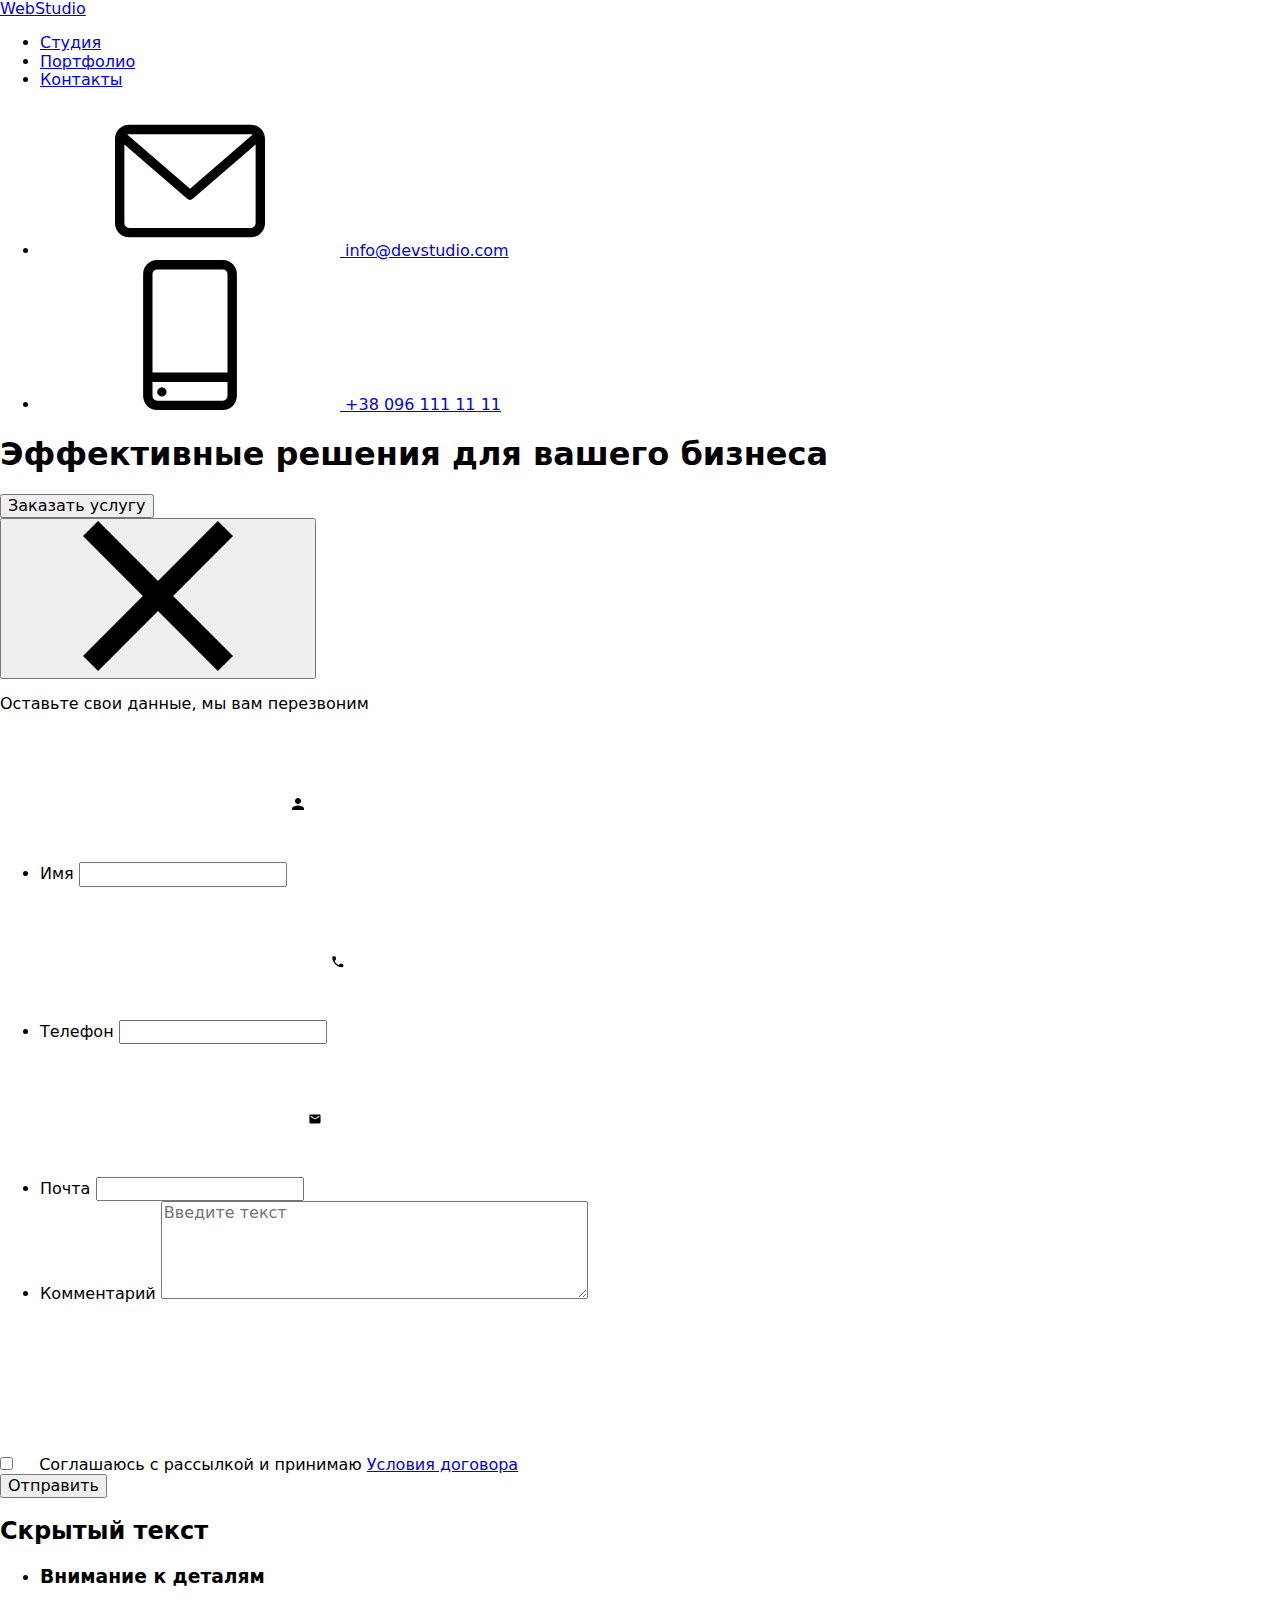
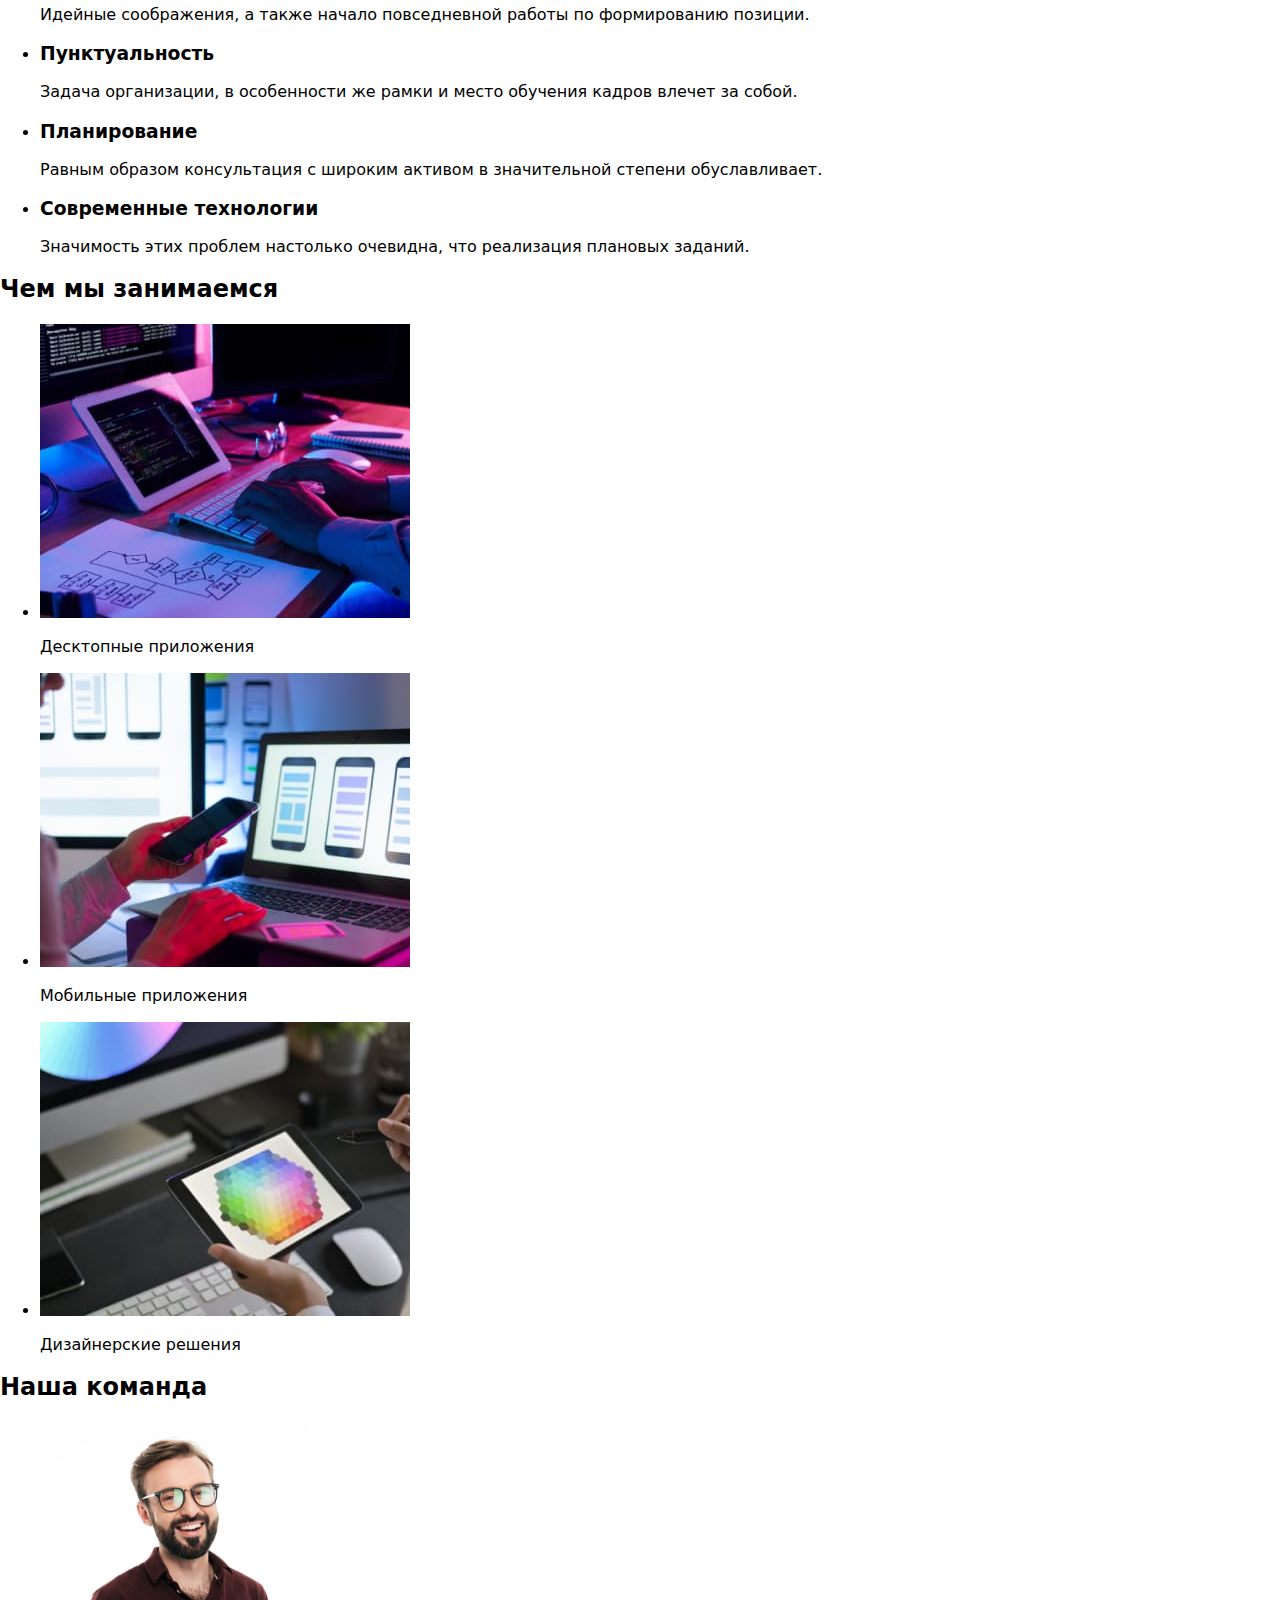
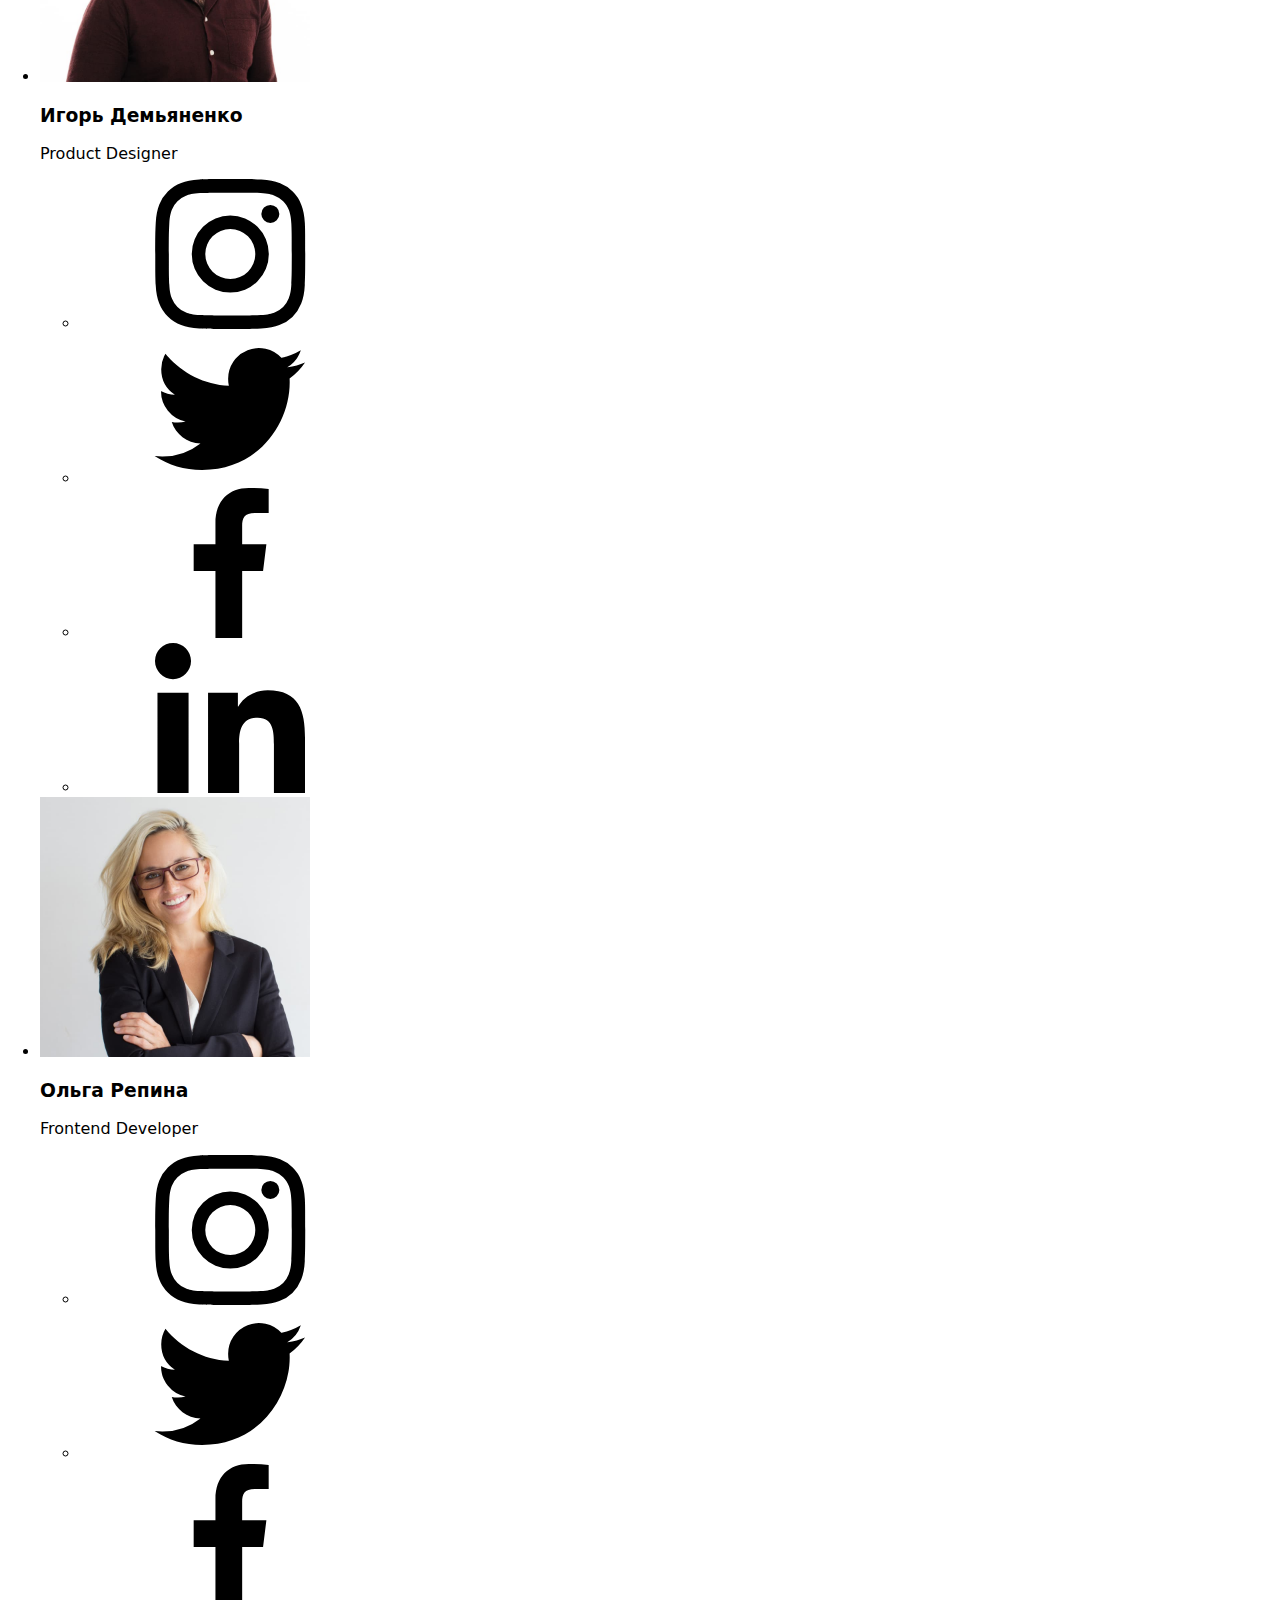
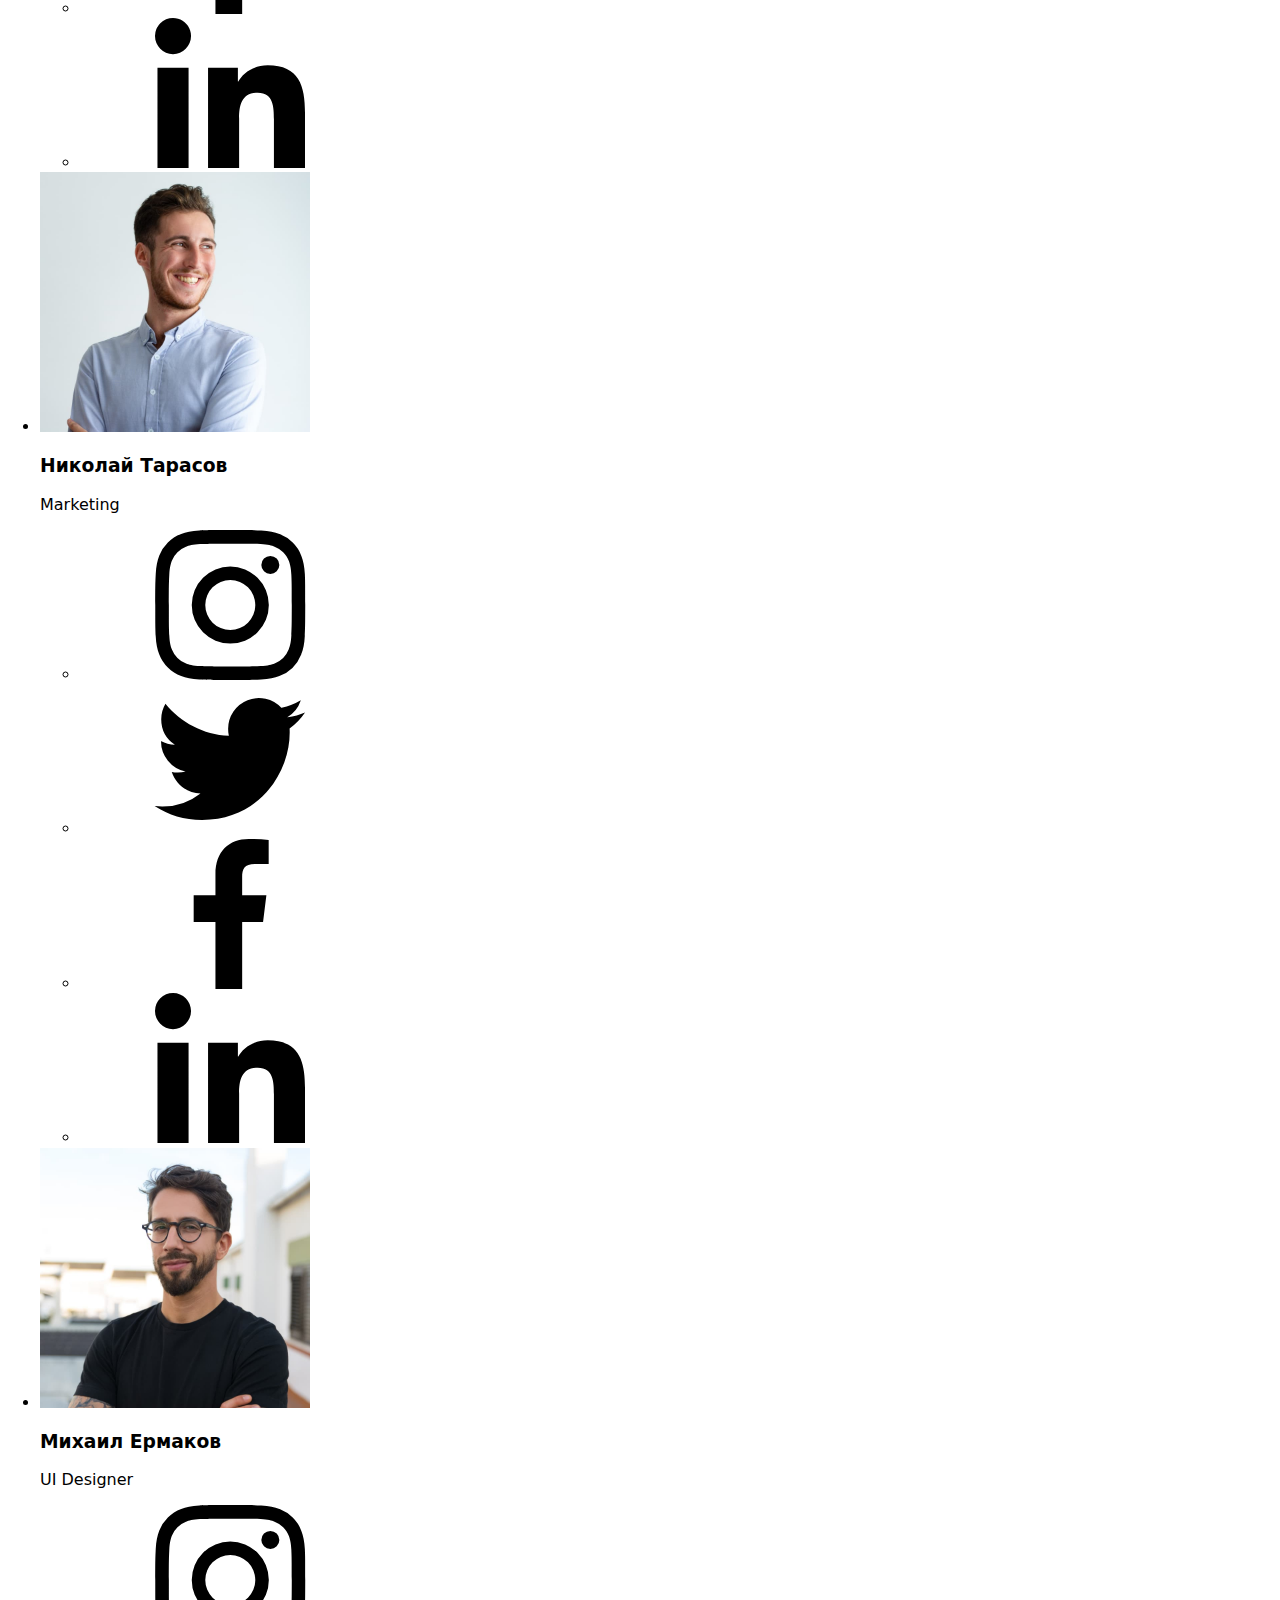
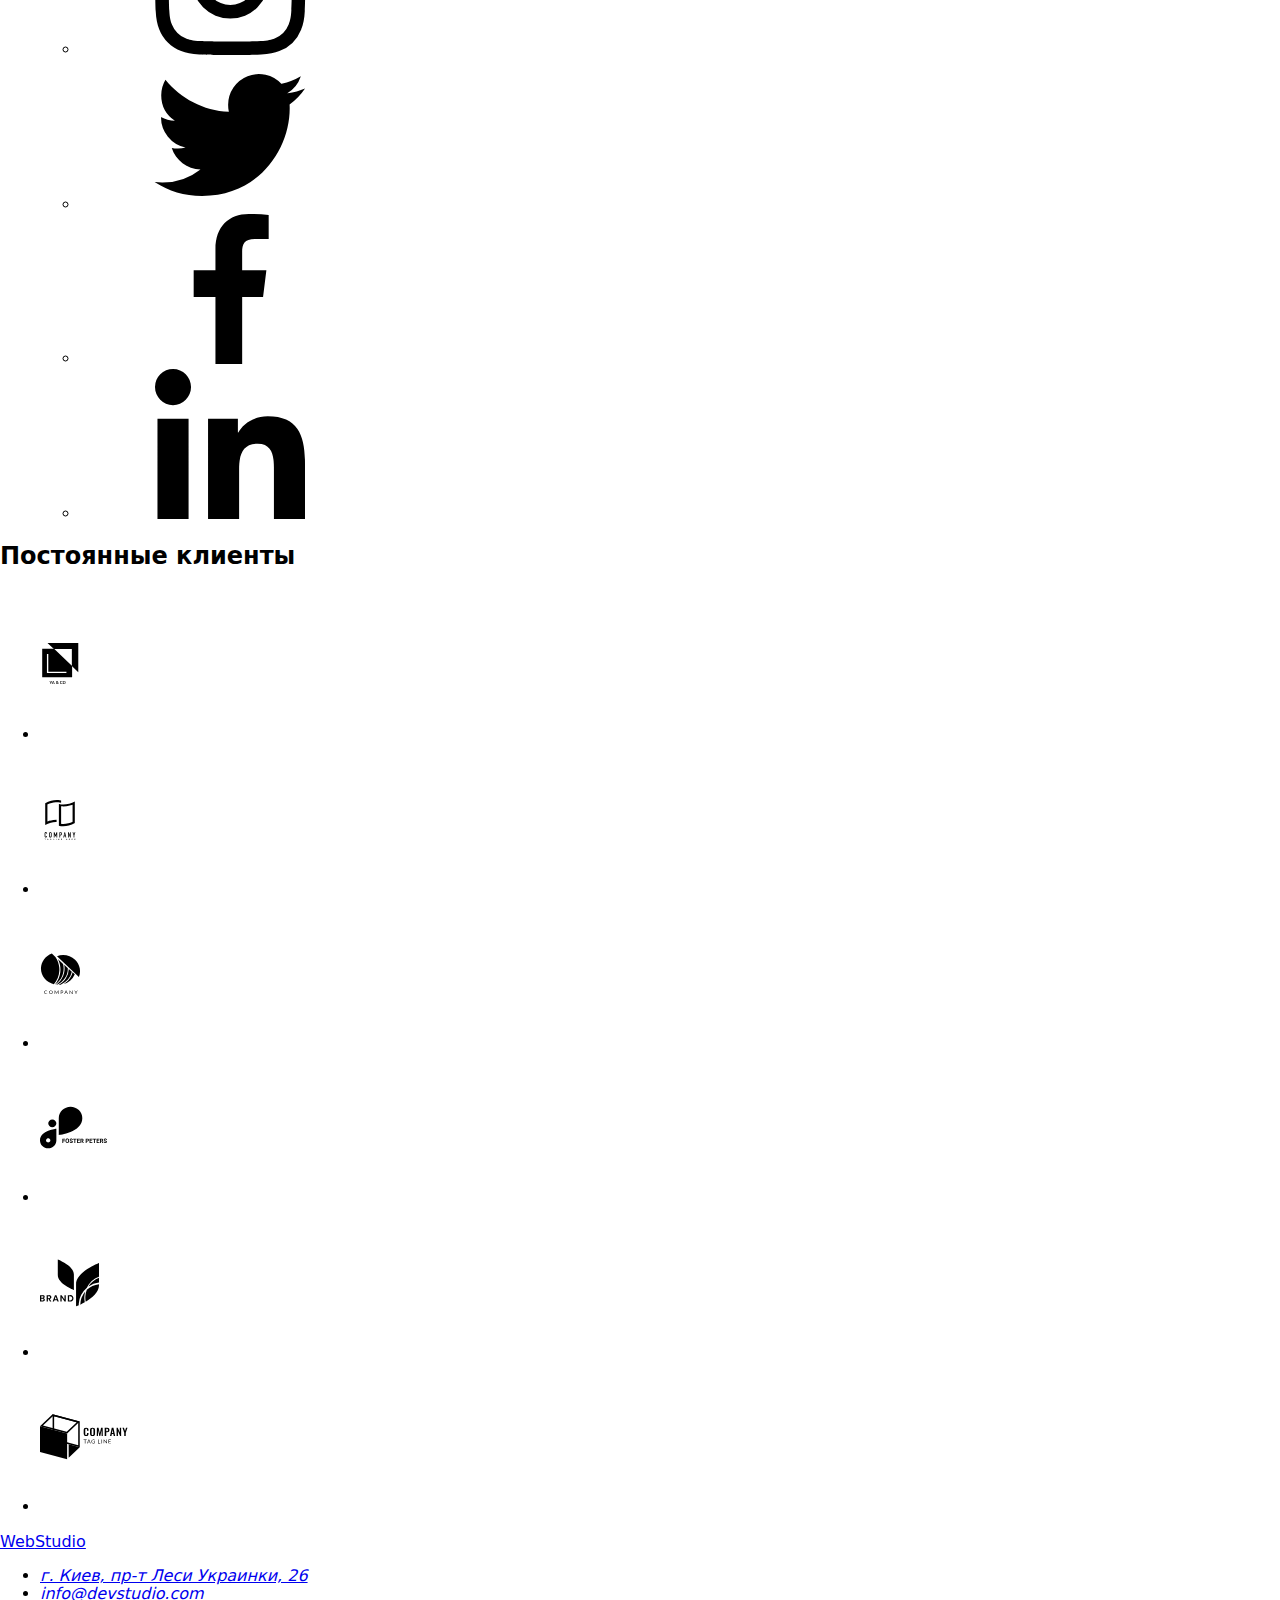
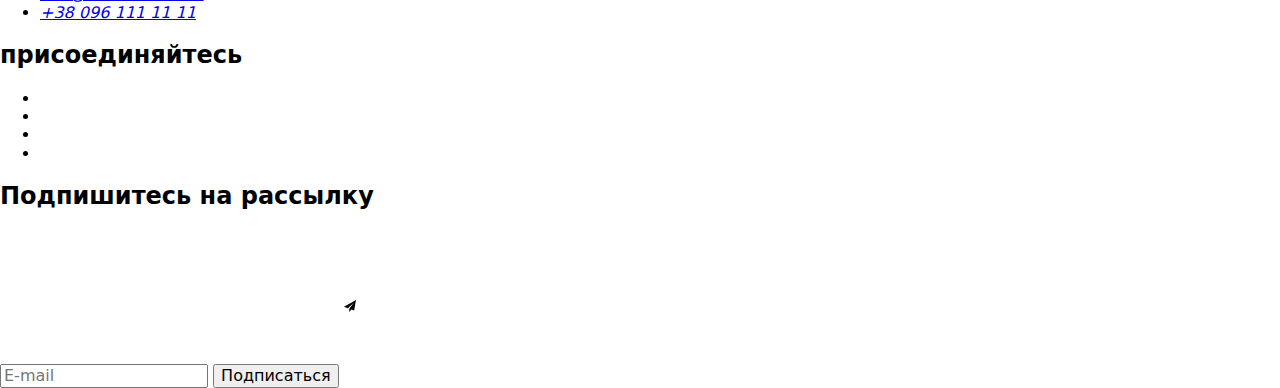
==== index.html @ b7b0127b "start" ====
<!DOCTYPE html>
<html lang="ru">

<head>
    <meta charset="UTF-8">
    <meta name="viewport" content="width=device-width, initial-scale=1.0">
    <title>WebStudio</title>
    <link rel="stylesheet"
        href="https://cdnjs.cloudflare.com/ajax/libs/modern-normalize/1.0.0/modern-normalize.min.css">
    <link
        href="https://fonts.googleapis.com/css2?family=Raleway:wght@700&family=Roboto:wght@400;500;700;900&display=swap"
        rel="stylesheet">
    <link rel="stylesheet" href="./css/main.min.css">
</head>

<body>
    <header>
        <nav class="container nav">
            <a class="logo" href="./index.html"><span class="logo-web">Web</span><span
                    class="logo-studio">Studio</span></a>
            <nav>
                <ul class="nav-list">
                    <li class="item"><a class="link-header current" href="./index.html">Студия</a>
                    </li>
                    <li class="item"><a class="link-header" href="./portfolio.html">Портфолио</a>
                    </li>
                    <li class="item"><a class="link-header" href="#">Контакты</a>
                    </li>
                </ul>
            </nav>
            <ul class="info-list">
                <li class="item"><a class="connection-header icon-envelope" href="mailto:info@devstudio.com">
                        <svg class="envelope">
                            <use href="./img/sprite.svg#icon-envelope"></use>
                        </svg>
                        info@devstudio.com</a>
                </li>
                <li class="item"><a class="connection-header icon-smartphone" href="tel:+380961111111">
                        <svg class="tel">
                            <use href="./img/sprite.svg#icon-smartphone"></use>
                        </svg>
                        +38 096 111 11 11</a>
                </li>
            </ul>
        </nav>
    </header>
    <main>
        <!-- HERO -->

        <section class="hero">

            <h1 class="hero-text">Эффективные решения для вашего бизнеса</h1>
            <div class="btn-blok">
                <button class="buton-hero" data-open-modal>Заказать услугу </button>
            </div>

        </section>
        <form action="">
            <div class="backdrop is-hidden" data-modal>
                <div class="modal">
                    <button class="close-modal" data-close-modal>
                        <svg class="client-icons-svg modal-icons-close">
                            <use href="./img/sprite.svg#icon-Vector11">
                            </use>
                        </svg>
                    </button>
                    <div role="group">
                        <p class="title-modal">Оставьте свои данные, мы вам перезвоним</p>
                        <ul>
                            <li class="form-fild">
                                <label for="name">Имя</label>
                                <input type="text" name="name" id="name" class="size-modal form-input">
                                <svg class="modal-icon modal-icon-svg" width="12" heigh="12">
                                    <use href="./img/sprite.svg#icon-Vector21"></use>
                                </svg>
                            </li>
                            <li class="form-fild">
                                <label for="tel">Телефон</label>
                                <input type="tel" name="tel" id="tel" class="size-modal form-input">
                                <svg class="modal-icon modal-icon-svg" width="12" heigh="12">
                                    <use href="./img/sprite.svg#icon-Vector31"></use>
                                </svg>
                            </li>
                            <li class="form-fild">
                                <label for="mail">Почта</label>
                                <input type="email" name="email" id="email" class="size-modal form-input">
                                <svg class="modal-icon modal-icon-svg" width="12" heigh="12">
                                    <use href="./img/sprite.svg#icon-Vector41"></use>
                                </svg>
                            </li>
                            <li class="form-fild">
                                <label for="comment">Комментарий</label>
                                <textarea name="comment" id="comment" cols="50%" rows="5" placeholder="Введите текст"
                                    class="form-input"></textarea></li>
                        </ul>
                    </div>
                    <div class="contract">
                        <input type="checkbox" name="checkbox" value="checkbox" id="checkbox" class="checkbox">
                        <span>
                            <svg class="modal-icon-checbox" width="16" heigh="16">
                                <use href="./img/sprite.svg#icon-check"></use>
                            </svg>
                        </span>
                        <label for="checkbox">Соглашаюсь с рассылкой и принимаю <a href="#"
                                class="title-contract">Условия
                                договора</a> </label>
                    </div>
                    <button class="btn-modal" type="submit">Отправить</button>

                </div>

            </div>
        </form>
        <!-- features -->
        <section class="cont-features">
            <div class="container">
                <h2 class="visually-hidden">Скрытый текст</h2>
                <ul class="ul-features">
                    <li class="features icon-group">
                        <h3 class="title-h3  title-features">Внимание к деталям</h3>
                        <p class="text">Идейные соображения, а также начало повседневной работы по
                            формированию позиции.</p>
                    </li>
                    <li class="features icon-clock">
                        <h3 class="title-h3 title-features">Пунктуальность</h3>
                        <p class="text">Задача организации, в особенности же рамки и место обучения кадров
                            влечет за собой.
                        </p>
                    </li>
                    <li class="features icon-diagram">
                        <h3 class="title-h3 title-features">Планирование</h3>
                        <p class="text">Равным образом консультация с широким активом в значительной степени
                            обуславливает.
                        </p>
                    </li>
                    <li class="features icon-asronaut">
                        <h3 class="title-h3 title-features">Современные технологии</h3>
                        <p class="text">Значимость этих проблем настолько очевидна, что реализация плановых
                            заданий.</p>
                    </li>
                </ul>
            </div>
        </section>
        <!-- What are we doing -->
        <section>
            <div class="container cont-doing">
                <h2 class="title-h2">Чем мы занимаемся</h2>
                <ul class="doing">
                    <li class="doing-img position-doing"><img class="" src="./img/work/1.jpg"
                            alt="процес розработки веб продукту" width="370" height="294">
                        <p class="title-doing">Десктопные приложения</p>
                    </li>
                    <li class="doing-img position-doing"><img src="./img/work/2.jpg"
                            alt="адаптация продукта для мобильных платформ" width="370" height="294">
                        <p class="title-doing">Мобильные приложения</p>
                    </li>
                    <li class="doing-img position-doing"><img src="./img/work/3.jpg" alt="подбор цвета для приложения"
                            width="370" height="294">
                        <p class="title-doing">Дизайнерские решения</p>
                    </li>
                </ul>
            </div>
        </section>
        <!-- TEAM -->
        <section>
            <div class="team">
                <h2 class="title-h2">Наша команда</h2>
                <ul class="blok-team">
                    <li class="card-team">
                        <img src="./img/team/1.jpg" alt="фото Игоря Демьяненко" width="270" height="260">
                        <h3 class="title-h3 title-team">Игорь Демьяненко</h3>
                        <p class="text team-text" lang="en">Product Designer</p>
                        <ul class="social-icons">
                            <li class="icons-item"><a class="icons-link" href="" target="_blank"
                                    rel="noopener noreferer">
                                    <svg class="social-icons-svg">
                                        <use href="./img/sprite.svg#icon-team-instagram"></use>
                                    </svg>
                                </a></li>
                            <li class="icons-item"><a class="icons-link" href="" target="_blank"
                                    rel="noopener noreferer">
                                    <svg class="social-icons-svg">
                                        <use href="./img/sprite.svg#icon-team-twitter"></use>
                                    </svg>
                                </a>
                            </li>
                            <li class="icons-item"><a class="icons-link" href="" target="_blank"
                                    rel="noopener noreferer">
                                    <svg class="social-icons-svg">
                                        <use href="./img/sprite.svg#icon-team-facebook"></use>
                                    </svg>
                                </a>
                            </li>
                            <li class="icons-item"><a class="icons-link" href="" target="_blank"
                                    rel="noopener noreferer">
                                    <svg class="social-icons-svg">
                                        <use href="./img/sprite.svg#icon-team-linkedin"></use>
                                    </svg>
                                </a>
                            </li>
                        </ul>
                    </li>
                    <li class="card-team"><img src="./img/team/2.jpg" alt="фото Ольги Репиной" width="270" height="260">
                        <h3 class="title-h3 title-team">Ольга Репина</h3>
                        <p class="text team-text" lang="en">Frontend Developer</p>
                        <ul class="social-icons">
                            <li class="icons-item"><a class="icons-link" href="" target="_blank"
                                    rel="noopener noreferer">
                                    <svg class="social-icons-svg">
                                        <use href="./img/sprite.svg#icon-team-instagram"></use>
                                    </svg>
                                </a></li>
                            <li class="icons-item"><a class="icons-link" href="" target="_blank"
                                    rel="noopener noreferer">
                                    <svg class="social-icons-svg">
                                        <use href="./img/sprite.svg#icon-team-twitter"></use>
                                    </svg>
                                </a>
                            </li>
                            <li class="icons-item"><a class="icons-link" href="" target="_blank"
                                    rel="noopener noreferer">
                                    <svg class="social-icons-svg">
                                        <use href="./img/sprite.svg#icon-team-facebook"></use>
                                    </svg>
                                </a>
                            </li>
                            <li class="icons-item"><a class="icons-link" href="" target="_blank"
                                    rel="noopener noreferer">
                                    <svg class="social-icons-svg">
                                        <use href="./img/sprite.svg#icon-team-linkedin"></use>
                                    </svg>
                                </a>
                            </li>
                        </ul>
                    </li>
                    <li class="card-team">
                        <img src="./img/team/3.jpg" alt="фото Николая Тарасова" width="270" height="260">
                        <h3 class="title-h3 title-team">Николай Тарасов</h3>
                        <p class="text team-text" lang="en">Marketing</p>
                        <ul class="social-icons">
                            <li class="icons-item"><a class="icons-link" href="" target="_blank"
                                    rel="noopener noreferer">
                                    <svg class="social-icons-svg">
                                        <use href="./img/sprite.svg#icon-team-instagram"></use>
                                    </svg>
                                </a></li>
                            <li class="icons-item"><a class="icons-link" href="" target="_blank"
                                    rel="noopener noreferer">
                                    <svg class="social-icons-svg">
                                        <use href="./img/sprite.svg#icon-team-twitter"></use>
                                    </svg>
                                </a>
                            </li>
                            <li class="icons-item"><a class="icons-link" href="" target="_blank"
                                    rel="noopener noreferer">
                                    <svg class="social-icons-svg">
                                        <use href="./img/sprite.svg#icon-team-facebook"></use>
                                    </svg>
                                </a>
                            </li>
                            <li class="icons-item"><a class="icons-link" href="" target="_blank"
                                    rel="noopener noreferer">
                                    <svg class="social-icons-svg">
                                        <use href="./img/sprite.svg#icon-team-linkedin"></use>
                                    </svg>
                                </a>
                            </li>
                        </ul>
                    </li>
                    <li class="card-team">
                        <img src="./img/team/4.jpg" alt="фото Михаила Ермакова" width="270" height="260">
                        <h3 class="title-h3 title-team">Михаил Ермаков</h3>
                        <p class="text team-text" lang="en">UI Designer</p>
                        <ul class="social-icons">
                            <li class="icons-item"><a class="icons-link" href="" target="_blank"
                                    rel="noopener noreferer">
                                    <svg class="social-icons-svg">
                                        <use href="./img/sprite.svg#icon-team-instagram"></use>
                                    </svg>
                                </a></li>
                            <li class="icons-item"><a class="icons-link" href="" target="_blank"
                                    rel="noopener noreferer">
                                    <svg class="social-icons-svg">
                                        <use href="./img/sprite.svg#icon-team-twitter"></use>
                                    </svg>
                                </a>
                            </li>
                            <li class="icons-item"><a class="icons-link" href="" target="_blank"
                                    rel="noopener noreferer">
                                    <svg class="social-icons-svg">
                                        <use href="./img/sprite.svg#icon-team-facebook"></use>
                                    </svg>
                                </a>
                            </li>
                            <li class="icons-item"><a class="icons-link" href="" target="_blank"
                                    rel="noopener noreferer">
                                    <svg class="social-icons-svg">
                                        <use href="./img/sprite.svg#icon-team-linkedin"></use>
                                    </svg>
                                </a>
                            </li>
                        </ul>
                    </li>
                </ul>
            </div>
        </section>
        <!-- client -->
        <section>
            <div class="container cont-client">
                <h2 class="title-h2">Постоянные клиенты</h2>
                <ul class="client-icons">
                    <li class="icons-item-client"><a class="icons-link-clients" href="" target="_blank"
                            rel="noopener noreferer">
                            <svg class="client-icons-svg client-icons-svg1" width="44" heigh="49">
                                <use href="./img/sprite.svg#icon-logo-1"></use>
                            </svg>
                        </a></li>
                    <li class="icons-item-client"><a class="icons-link-clients" href="" target="_blank"
                            rel="noopener noreferer">
                            <svg class="client-icons-svg" width="40" heigh="52">
                                <use href="./img/sprite.svg#icon-logo-2"></use>
                            </svg>
                        </a>
                    </li>
                    <li class="icons-item-client"><a class="icons-link-clients" href="" target="_blank"
                            rel="noopener noreferer">
                            <svg class="client-icons-svg" width="41" heigh="43">
                                <use href="./img/sprite.svg#icon-logo-3"></use>
                            </svg>
                        </a>
                    </li>
                    <li class="icons-item-client"><a class="icons-link-clients" href="" target="_blank"
                            rel="noopener noreferer">
                            <svg class="client-icons-svg" width="80" heigh="42">
                                <use href="./img/sprite.svg#icon-logo-4"></use>
                            </svg>
                        </a>
                    </li>
                    <li class="icons-item-client"><a class="icons-link-clients" href="" target="_blank"
                            rel="noopener noreferer">
                            <svg class="client-icons-svg" width="59" heigh="47">
                                <use href="./img/sprite.svg#icon-logo-5"></use>
                            </svg>
                        </a>
                    </li>
                    <li class="icons-item-client"><a class="icons-link-clients" href="" target="_blank"
                            rel="noopener noreferer">
                            <svg class="client-icons-svg" width="88" heigh="45">
                                <use href="./img/sprite.svg#icon-logo-6"></use>
                            </svg>
                        </a>
                    </li>
                </ul>
            </div>
        </section>
    </main>
    <!-- FOOTER -->
    <footer class="nav-footer">
        <div class="container flexbox">
            <section class="footer">
                <a class="logo-footer" href="./index.html"><span class="logo-web">Web</span><span
                        class="footer-studio">Studio</span></a>
                <address>
                    <ul>
                        <li class="link-address"> <a class="address" href="https://goo.gl/maps/a4u55syuBoc5VXPi8"
                                target="_blank" rel="noopener noreferer">г. Киев,
                                пр-т Леси Украинки, 26</a></li>
                        <li class="link-address"><a class="connection-footer"
                                href="mailto:info@devstudio.com">info@devstudio.com</a></li>
                        <li class="link-address"><a class="connection-footer" href="tel:+380961111111">+38 096 111 11
                                11</a>
                        </li>
                    </ul>
                </address>
            </section>
            <section class="join">
                <h2 class="join-title">присоединяйтесь</h2>
                <ul class="ul-join">
                    <li class="join-link icon-instagram"><a class="" href=""></a></li>
                    <li class="join-link icon-twitter"><a href=""></a></li>
                    <li class="join-link icon-facebook"><a href=""></a></li>
                    <li class="join-link icon-linkedin"><a href=""></a></li>
                </ul>
            </section>
            <section class="form-footer">
                <h2 class="join-title">Подпишитесь на рассылку</h2>


                <div class="form-fild-footer"><label for="mail"></label>
                    <input type="email" name="email" id="email" placeholder="E-mail" class="modal-form-footer">
                    <button class="btn-footer" type="submit">Подписаться</button>

                    <svg class="footer-modal-icon footer-icon-svg" width="12" heigh="12">
                        <use href="./img/sprite.svg#icon-telegram"></use>
                    </svg>
                </div>
            </section>
        </div>
    </footer>
    <script>
        (() => {
            const refs = {
                openModalBtn: document.querySelector('[data-open-modal]'),
                closeModalBtn: document.querySelector('[data-close-modal]'),
                modal: document.querySelector('[data-modal]'),
            };

            refs.openModalBtn.addEventListener('click', toggleModal);
            refs.closeModalBtn.addEventListener('click', toggleModal);

            function toggleModal() {
                refs.modal.classList.toggle('is-hidden');
            }
        })();
    </script>
</body>

</html>
---- css/main.min.css ----
/* No CSS *//*# sourceMappingURL=main.min.css.map */
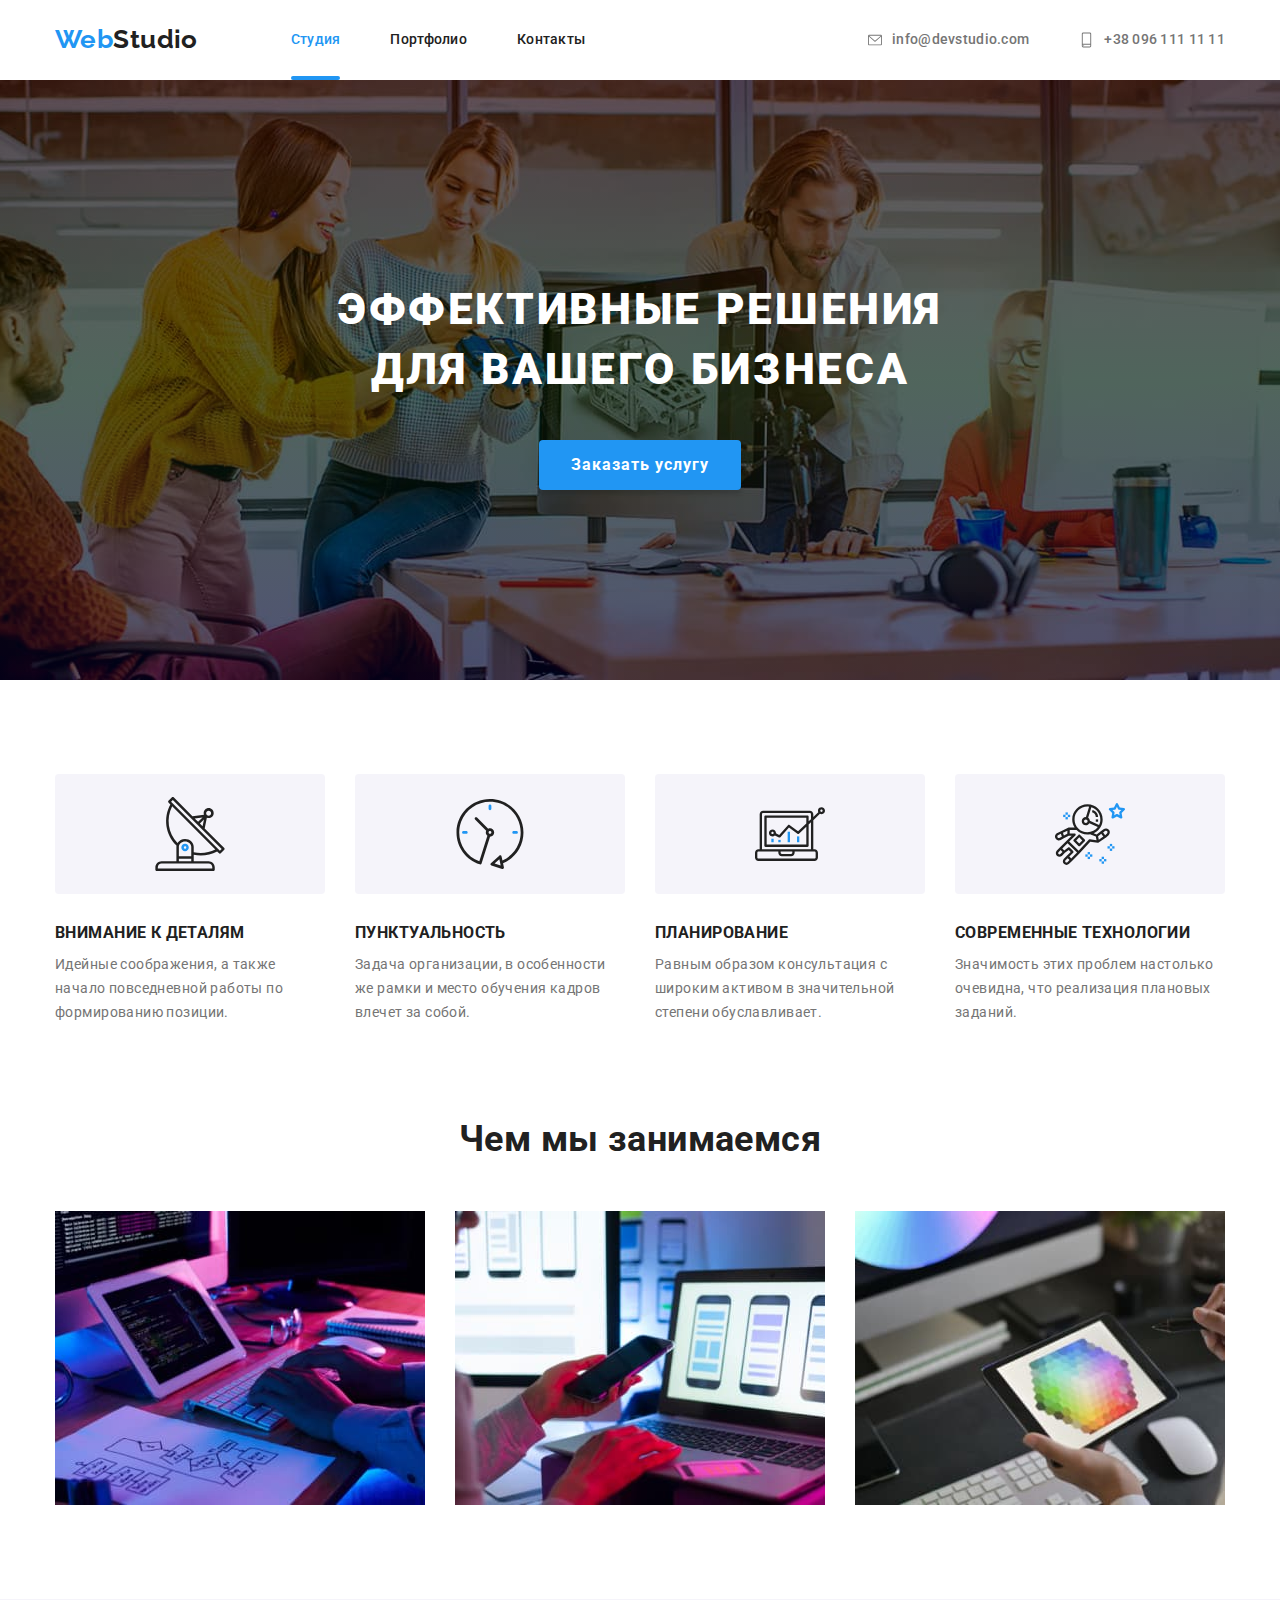
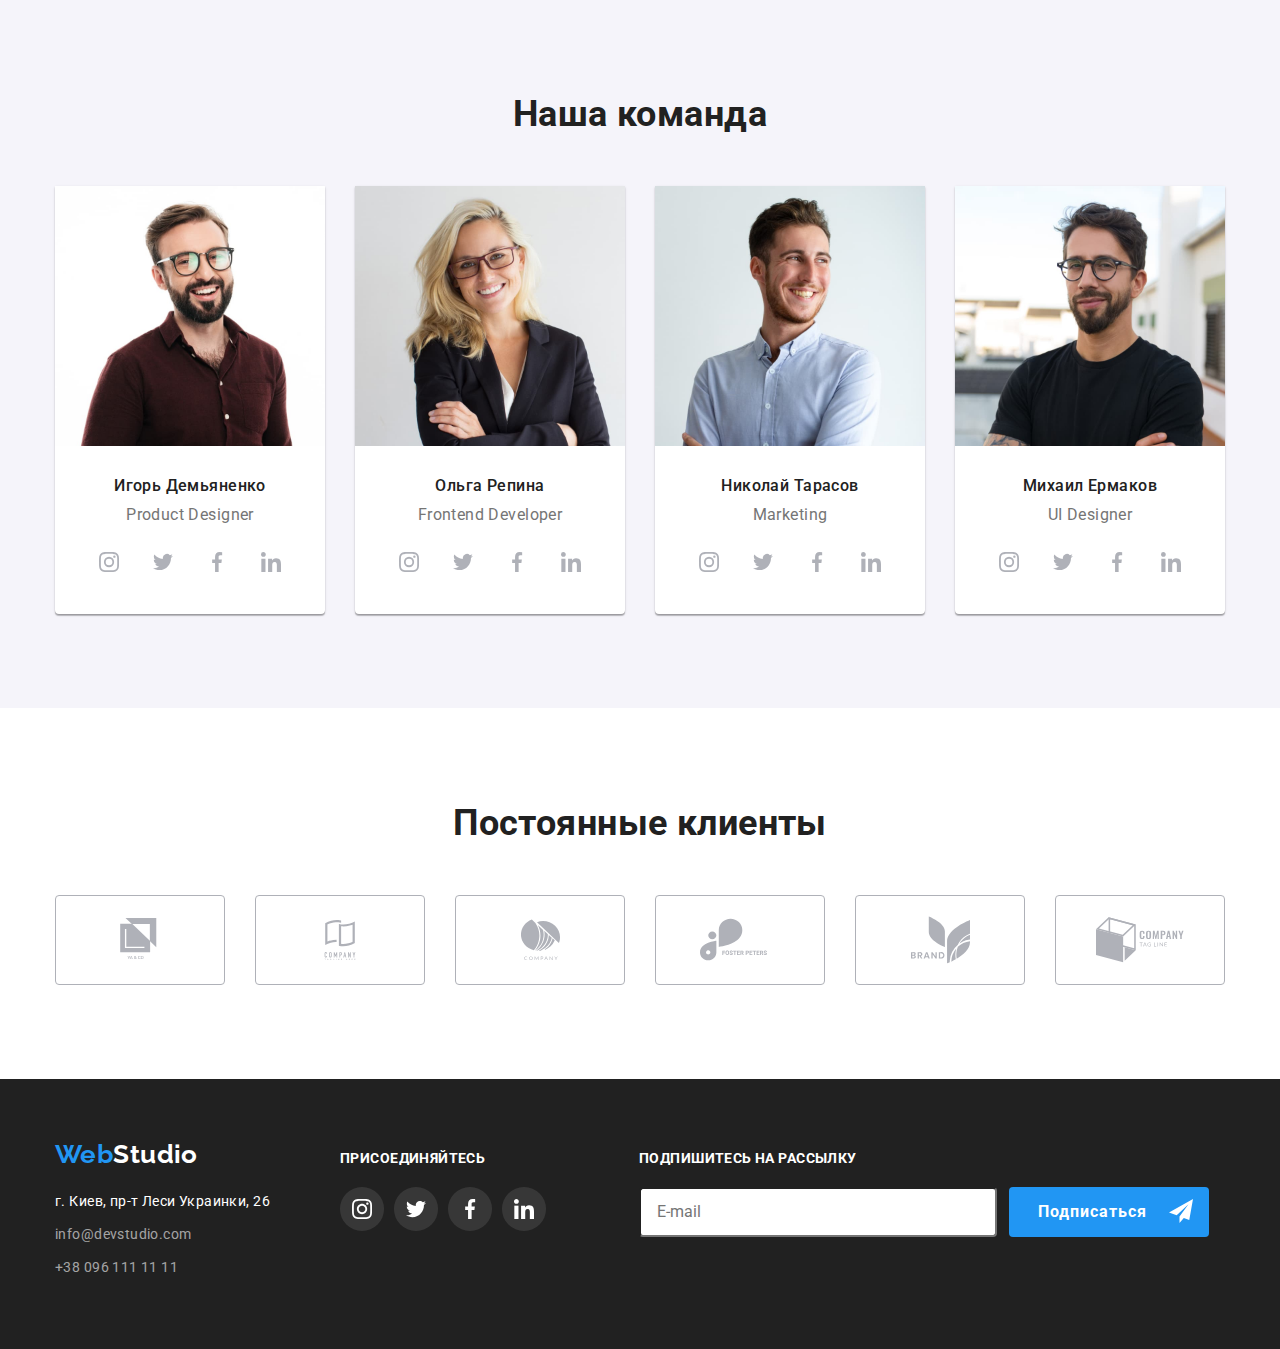
==== commit acffeaca: "header hero" ====
--- a/index.html
+++ b/index.html
@@ -55,14 +55,16 @@
             </div>
 
         </section>
-        <form action="">
+        <form action="#">
             <div class="backdrop is-hidden" data-modal>
                 <div class="modal">
                     <button class="close-modal" data-close-modal>
-                        <svg class="client-icons-svg modal-icons-close">
-                            <use href="./img/sprite.svg#icon-Vector11">
-                            </use>
-                        </svg>
+                        <span class="client-icons-svg">
+                            <svg class=" modal-icons-close">
+                                <use href="./img/sprite.svg#icon-Vector11">
+                                </use>
+                            </svg>
+                        </span>
                     </button>
                     <div role="group">
                         <p class="title-modal">Оставьте свои данные, мы вам перезвоним</p>
@@ -70,40 +72,39 @@
                             <li class="form-fild">
                                 <label for="name">Имя</label>
                                 <input type="text" name="name" id="name" class="size-modal form-input">
-                                <svg class="modal-icon modal-icon-svg" width="12" heigh="12">
+                                <svg class="modal-icon modal-icon-svg" width="12">
                                     <use href="./img/sprite.svg#icon-Vector21"></use>
                                 </svg>
                             </li>
                             <li class="form-fild">
                                 <label for="tel">Телефон</label>
                                 <input type="tel" name="tel" id="tel" class="size-modal form-input">
-                                <svg class="modal-icon modal-icon-svg" width="12" heigh="12">
+                                <svg class="modal-icon modal-icon-svg" width="12">
                                     <use href="./img/sprite.svg#icon-Vector31"></use>
                                 </svg>
                             </li>
                             <li class="form-fild">
-                                <label for="mail">Почта</label>
-                                <input type="email" name="email" id="email" class="size-modal form-input">
-                                <svg class="modal-icon modal-icon-svg" width="12" heigh="12">
+                                <label for="mail-modal">Почта</label>
+                                <input type="email" name="mail-modal" id="mail-modal" class="size-modal form-input">
+                                <svg class="modal-icon modal-icon-svg" width="12">
                                     <use href="./img/sprite.svg#icon-Vector41"></use>
                                 </svg>
                             </li>
-                            <li class="form-fild">
-                                <label for="comment">Комментарий</label>
-                                <textarea name="comment" id="comment" cols="50%" rows="5" placeholder="Введите текст"
+                            <li class="form-fild-textarea">
+                                <label for="comment" class="title-textarea">Комментарий</label>
+                                <textarea name="comment" id="comment" rows="5" placeholder="Введите текст"
                                     class="form-input"></textarea></li>
                         </ul>
                     </div>
                     <div class="contract">
-                        <input type="checkbox" name="checkbox" value="checkbox" id="checkbox" class="checkbox">
-                        <span>
-                            <svg class="modal-icon-checbox" width="16" heigh="16">
+                        <label for="checkbox">
+                            <input type="checkbox" name="checkbox" value="checkbox" id="checkbox" class="checkbox">
+                            <svg class="modal-icon-checbox" width="16">
                                 <use href="./img/sprite.svg#icon-check"></use>
                             </svg>
-                        </span>
-                        <label for="checkbox">Соглашаюсь с рассылкой и принимаю <a href="#"
-                                class="title-contract">Условия
-                                договора</a> </label>
+                            Соглашаюсь с рассылкой и принимаю <a href="#" class="title-contract">Условия
+                                договора</a>
+                        </label>
                     </div>
                     <button class="btn-modal" type="submit">Отправить</button>
 
--- a/css/main.min.css
+++ b/css/main.min.css
@@ -1 +1,2 @@
-/* No CSS *//*# sourceMappingURL=main.min.css.map */+html{-webkit-box-sizing:border-box;box-sizing:border-box}*,*::before,*::after{-webkit-box-sizing:inherit;box-sizing:inherit}img{display:block;max-width:100%;height:auto}h1,h2,h3,p,a{margin:0;padding:0}ul{padding:0;margin:0;list-style-type:none}a{text-decoration:none}textarea{resize:none}.visually-hidden{position:absolute !important;clip:rect(1px 1px 1px 1px);clip:rect(1px, 1px, 1px, 1px);padding:0 !important;border:0 !important;height:1px !important;width:1px !important;overflow:hidden}.list{padding:0;margin:0}.nav{display:-webkit-box;display:-ms-flexbox;display:flex;-webkit-box-align:center;-ms-flex-align:center;align-items:center}.info-list,.btn-blok{display:-webkit-box;display:-ms-flexbox;display:flex;-webkit-box-pack:center;-ms-flex-pack:center;justify-content:center}.icon-smartphone,.icon-envelope,.connection-header,.close-modal{display:-webkit-box;display:-ms-flexbox;display:flex;-webkit-box-align:center;-ms-flex-align:center;align-items:center;-webkit-box-pack:center;-ms-flex-pack:center;justify-content:center}.link-header:hover,.link-header:focus,.connection-header:hover,.connection-header:focus{color:#2196F3;-webkit-transition:250ms;transition:250ms}.icon-envelope:hover .envelope,.icon-smartphone:target .envelope,.icon-smartphone:hover .tel,.icon-smartphone:target .tel,.close-modal:hover .modal-icons-close,.close-modal:focus .modal-icons-close,.form-input:focus ~ .modal-icon-svg{fill:#2196F3;-webkit-transition:250ms;transition:250ms}.container,.hero{margin-left:auto;margin-right:auto}html{-webkit-box-sizing:border-box;box-sizing:border-box}*,*::before,*::after{-webkit-box-sizing:inherit;box-sizing:inherit}* body{background-color:#fff;font-family:Roboto, sans-serif;font-size:14px;letter-spacing:0.03em}.title-h2,.title-h3{color:#212121;padding:0}.text{color:#757575;line-height:1.71}.container{width:1200px;padding-left:15px;padding-right:15px}.nav-list{display:-webkit-inline-box;display:-ms-inline-flexbox;display:inline-flex;padding-left:93px}.nav-list .link-header{display:block;padding-top:32px 0}.info-list{margin-left:auto}.icon-smartphone,.icon-envelope{fill:#757575}.envelope{width:24px;height:16px;padding-right:10px}.tel{width:25px;height:16px;padding-right:10px}.info-list .connection-header{display:-webkit-box;display:-ms-flexbox;display:flex;padding:32px 0}.nav-list .item+.item{margin-left:50px}.info-list .item+.item{margin-left:50px}.list{padding:0;margin:0}.logo{display:-webkit-box;display:-ms-flexbox;display:flex;padding-top:24px;padding-bottom:25px;font-family:Raleway;font-weight:700;font-size:26px;line-height:1.19}.logo-web{color:#2196F3}.logo-studio{color:#212121}.link-header{color:#212121;font-weight:500;line-height:1.14;letter-spacing:0.02em;padding-top:32px}.link-header.current{color:#2196F3}.link-header:hover::after,.current::after{content:"";display:block;width:100%;height:4px;border-radius:4px;background-color:#2196F3;margin-top:28px;-webkit-transition:250ms;transition:250ms}.connection-header{color:#757575;font-weight:500;line-height:1.14;letter-spacing:0.02em}.hero{max-width:1600px;height:600px;background-image:-webkit-gradient(linear, left top, left bottom, from(rgba(47,0,0,0.4)), color-stop(rgba(0,48,0,0.4)), to(rgba(0,0,58,0.4))),url("../img/hero.jpg");background-image:linear-gradient(rgba(47,0,0,0.4), rgba(0,48,0,0.4), rgba(0,0,58,0.4)),url("../img/hero.jpg");background-color:#212121;background-repeat:no-repeat;background-position:center;background-size:cover;text-align:center}.hero-text{display:-webkit-inline-box;display:-ms-inline-flexbox;display:inline-flex;-ms-flex-line-pack:center;align-content:center;padding-top:200px;width:696px;color:#fff;font-weight:900;font-size:44px;line-height:1.36;text-align:center;letter-spacing:0.06em;text-transform:uppercase}.buton-hero{display:block;border:1px solid transparent;margin-top:40px;padding:10px 32px;min-width:200px;border:1px transparent;-webkit-box-shadow:0px 4px 4px rgba(0,0,0,0.15);box-shadow:0px 4px 4px rgba(0,0,0,0.15);border-radius:4px;background-color:#2196F3;font-weight:700;font-size:16px;line-height:1.87;letter-spacing:0.06em;font-family:Roboto, sans-serif;color:#fff}.title-h3{font-weight:700;line-height:1.14}.ul-features,.doing,.blok-team,.client,.ul-join{display:-webkit-box;display:-ms-flexbox;display:flex;-webkit-box-pack:center;-ms-flex-pack:center;justify-content:center}.cont-features{margin-top:94px}.features{display:inline-block;width:270px}.features::before{display:block;content:"";height:120px;background-size:contain;background-repeat:no-repeat;background-position:center;background-color:#F5F4FA;border-radius:4px}.icon-group::before{background-size:70px;background-image:url(../img/icon/features/Group.svg)}.icon-clock::before{background-size:70px;background-image:url(../img/icon/features/clock.svg)}.icon-diagram::before{background-size:70px;background-image:url(../img/icon/features/diagram.svg)}.icon-asronaut::before{background-size:70px;background-image:url(../img/icon/features/astronaut.svg)}.ul-features .features:not(:last-child),.doing .doing-img:not(:last-child),.blok-team .card-team:not(:last-child),.client .card-client:not(:last-child){margin-right:30px}.title-features{padding-top:30px;text-transform:uppercase;padding-bottom:10px}.title-h2{margin-bottom:50px;text-align:center;font-weight:700;font-size:36px;line-height:1.19}.cont-client,.cont-doing,.title-client{padding:94px 0}.position-doing{position:relative}.title-doing{position:absolute;display:-webkit-box;display:-ms-flexbox;display:flex;-webkit-box-pack:center;-ms-flex-pack:center;justify-content:center;-webkit-box-align:center;-ms-flex-align:center;align-items:center;bottom:0;left:0;height:24%;width:100%;background-color:rgba(47,48,58,0.8);color:#fff;font-family:Roboto;font-weight:700;font-size:14px;line-height:1.14;letter-spacing:0.03em;text-transform:uppercase;opacity:0}.doing-img:hover .title-doing{opacity:1;-webkit-transition:250ms;transition:250ms}.card-team{text-align:center;background:#fff;-webkit-box-shadow:0px 1px 3px rgba(0,0,0,0.12),0px 1px 1px rgba(0,0,0,0.14),0px 2px 1px rgba(0,0,0,0.2);box-shadow:0px 1px 3px rgba(0,0,0,0.12),0px 1px 1px rgba(0,0,0,0.14),0px 2px 1px rgba(0,0,0,0.2);border-radius:0px 0px 4px 4px}.team{padding:94px 0;background-color:#F5F4FA}.title-team{margin-top:30px;margin-bottom:10px;font-weight:500;font-size:16px;line-height:1.19}.team-text{font-size:16px;line-height:1.19;padding-bottom:16px}.client-icons,.social-icons{display:-webkit-box;display:-ms-flexbox;display:flex;-webkit-box-pack:center;-ms-flex-pack:center;justify-content:center}.icons-item:not(:last-child){margin-right:10px;padding-bottom:30px}.icons-link{display:-webkit-box;display:-ms-flexbox;display:flex;-webkit-box-pack:center;-ms-flex-pack:center;justify-content:center;-webkit-box-align:center;-ms-flex-align:center;align-items:center;height:44px;width:44px;fill:#AFB1B8;border-radius:50%}.social-icons-svg{width:20px;height:20px}.icons-link:hover,.icons-link:focus{background-color:#2196F3;fill:#fff;-webkit-transition:250ms;transition:250ms}.icons-link:hover .social-icons-svg,.icons-link:focus .social-icons-svg{fill:#fff;-webkit-transition:250ms;transition:250ms}.icons-item-client:not(:last-child){margin-right:30px}.icons-link-clients{display:-webkit-box;display:-ms-flexbox;display:flex;-webkit-box-pack:center;-ms-flex-pack:center;justify-content:center;-webkit-box-align:center;-ms-flex-align:center;align-items:center;width:170px;height:90px;border:1px solid #AFB1B8;border-radius:4px;fill:#AFB1B8}.icons-link-clients:hover,.icons-link-clients:focus{border:1px solid #2196F3;fill:#2196F3;-webkit-transition:250ms;transition:250ms}.icons-link-clients:hover .client-icons-svg,.icons-link-clients:target .client-icons-svg{fill:#2196F3;-webkit-transition:250ms;transition:250ms}.nav-footer{background-color:#212121}.flexbox{display:-webkit-box;display:-ms-flexbox;display:flex;-webkit-box-pack:start;-ms-flex-pack:start;justify-content:flex-start}.footer{padding-bottom:60px;padding-top:60px}.logo-footer{padding-bottom:20px;font-family:Raleway;font-weight:700;font-size:26px;line-height:1.19}.footer-studio{color:#fff}address ul{padding-top:20px}.address{font-style:normal;line-height:1.71;color:#fff}.link-address{padding-bottom:9px}.address:hover,.address:focus{color:#2196F3;-webkit-transition:250ms;transition:250ms}.connection-footer{font-style:normal;line-height:1.71;color:rgba(255,255,255,0.6)}.connection-footer:hover,.connection-footer:focus{color:#2196F3;-webkit-transition:250ms;transition:250ms}.join{padding-top:72px;padding-bottom:100px;margin-left:70px}.join-title{padding-bottom:20px;color:#fff;font-family:Roboto;font-weight:700;font-size:14px;line-height:1.14;text-transform:uppercase}.ul-join .join-link+.join-link{margin-left:10px}.join-link::before{display:inline-block;-webkit-box-pack:justify;-ms-flex-pack:justify;justify-content:space-between;content:"";height:44px;width:44px;background-size:contain;background-repeat:no-repeat;background-position:center;background-color:rgba(255,255,255,0.1);border-radius:50%}.icon-instagram::before{background-size:20px;background-image:url(../img/icon/footer/footer-instagram.svg)}.icon-twitter::before{background-size:20px;background-image:url(../img/icon/footer/footer-twitter.svg)}.icon-facebook::before{background-size:20px;background-image:url(../img/icon/footer/footer-facebook.svg)}.icon-linkedin::before{background-size:20px;background-image:url(../img/icon/footer/footer-linkedin.svg)}.join-link:hover,.join-link:focus{height:44px;width:44px;background-color:#2196F3;border-radius:50%;-webkit-transition:250ms;transition:250ms}.form-footer{padding-top:72px;margin-left:93px}.btn-footer{position:relative;margin-left:12px;padding-top:10px;padding-right:62px;padding-left:29px;padding-bottom:10px;min-width:200px;border:1px transparent;border-radius:4px;background-color:#2196F3;font-weight:700;font-size:16px;line-height:1.87;letter-spacing:0.06em;font-family:Roboto, sans-serif;color:#fff}.modal-form-footer{width:358px;height:50px;padding:16px;font-size:16px;line-height:1.25;border-radius:4px}.form-fild-footer{display:-webkit-box;display:-ms-flexbox;display:flex;position:relative}.footer-modal-icon{position:absolute;top:25%;right:16px;display:inline-block}.footer-icon-svg{width:24px;height:24px;fill:#fff}.buton-hero:hover,.btn-modal:hover,.btn-footer:hover,.btn-footer:hover ~ .footer-icon-svg{color:#2196F3;background-color:#fff;fill:#2196F3}.btn-footer:focus{color:#2196F3;background-color:var(--white);fill:#2196F3;-webkit-transition:250ms;transition:250ms}.btn-footer:focus ~ .footer-icon-svg{fill:#2196F3;background-color:var(--white);-webkit-transition:250ms;transition:250ms}.filter-nav{display:-webkit-box;display:-ms-flexbox;display:flex;-webkit-box-pack:center;-ms-flex-pack:center;justify-content:center;padding-bottom:50px;padding-top:94px}.button-filter{border-radius:4px;border:1px transparent;background-color:#F5F4FA}.btn-text{padding:6px 22px;border-radius:4px;border:1px solid transparent;text-align:center;font-family:Roboto, sans-serif;font-weight:500;font-size:16px;line-height:1.61}.filter-nav .button-filter+.button-filter{margin-left:8px}.button-filter:hover,.button-filter:focus,.btn-text:hover,.btn-text:focus{background-color:#2196F3;color:#fff;-webkit-transition:250ms;transition:250ms}.blok-work{display:-webkit-box;display:-ms-flexbox;display:flex;-ms-flex-wrap:wrap;flex-wrap:wrap;padding-bottom:94px}.work-kard{width:370px;margin-right:28px;margin-bottom:28px;border:1px solid #EEEEEE;background:#fff}.work-kard:hover{-webkit-box-shadow:0px 1px 1px rgba(0,0,0,0.12),0px 4px 4px rgba(0,0,0,0.06),1px 4px 6px rgba(0,0,0,0.16);box-shadow:0px 1px 1px rgba(0,0,0,0.12),0px 4px 4px rgba(0,0,0,0.06),1px 4px 6px rgba(0,0,0,0.16);-webkit-transition:250ms;transition:250ms}.work-kard:nth-child(3n){margin-right:0}.work-kard:nth-last-child(-n+3){margin-bottom:0}.title-work{padding-top:20px;padding-bottom:4px;padding-left:24px;font-weight:700;font-size:18px;line-height:2;letter-spacing:0.06em;color:#212121}.text-work{padding-bottom:20px;padding-left:24px;font-size:16px;line-height:1.87;color:#757575}.position-work-kard{position:relative}.title-work-kard{position:absolute;height:100%;width:100%;padding:63px 24px;top:0;left:0;font-family:Roboto;font-size:18px;line-height:1.56;letter-spacing:0.03em;color:#fff;background-color:rgba(33,150,243,0.9);opacity:0}.position-work-kard:hover .title-work-kard{opacity:1;-webkit-animation-name:pullUp;animation-name:pullUp;-webkit-animation-duration:500ms;animation-duration:500ms;-webkit-animation-timing-function:ease-out;animation-timing-function:ease-out;-webkit-transform-origin:0% 100%;transform-origin:0% 100%}@-webkit-keyframes pullUp{0%{-webkit-transform:scaleY(0.1);transform:scaleY(0.1)}100%{-webkit-transform:scaleY(1);transform:scaleY(1)}}@keyframes pullUp{0%{-webkit-transform:scaleY(0.1);transform:scaleY(0.1)}100%{-webkit-transform:scaleY(1);transform:scaleY(1)}}.backdrop{position:fixed;top:0;left:0;width:100%;height:100%;background-color:rgba(0,0,0,0.2);z-index:100}.backdrop.is-hidden{opacity:0;pointer-events:none}.modal{position:absolute;top:50%;left:50%;-webkit-transform:translate(-50%, -50%);transform:translate(-50%, -50%);width:528px;height:581px;background-color:#fff}.close-modal{margin-top:8px;margin-left:auto;margin-right:8px;width:30px;height:30px;border:1px solid rgba(0,0,0,0.1);border-radius:50%;background-color:#fff}.modal-icons-close{width:11px;height:11px}.form-fild{display:-webkit-box;display:-ms-flexbox;display:flex;-webkit-box-orient:vertical;-webkit-box-direction:normal;-ms-flex-direction:column;flex-direction:column;margin:0 40px 10px 40px;position:relative}.form-fild-textarea{display:-webkit-box;display:-ms-flexbox;display:flex;-webkit-box-orient:vertical;-webkit-box-direction:normal;-ms-flex-direction:column;flex-direction:column;margin:0 40px 0 40px;position:relative}.title-textarea{padding-bottom:10px;font-size:12px;color:#757575}.title-modal{padding-bottom:12px;text-align:center;font-weight:bold;font-size:20px;line-height:1.15}.form-fild input{border-radius:4px;padding-left:42px;border:1px solid rgba(33,33,33,0.2)}.form-fild label{margin-bottom:6px;font-size:12px;color:#757575}.form-fild-textarea textarea{color:#757575;font-size:12px;margin:0;padding:12px 16px;border-radius:4px;border:1px solid rgba(33,33,33,0.2)}.size-modal{height:40px}.form-input:focus{outline:none;border-color:#2196F3;-webkit-transition:250ms;transition:250ms}.contract{padding-left:77px;padding-top:20px;font-weight:normal;font-size:14px;line-height:1,7;color:#757575}.checkbox{position:absolute;width:1px;height:1px;margin:-1px;padding:0;overflow:hidden;border:0;clip:rect(0 0 0 0)}.modal-icon-checbox{position:absolute;display:inline-block;width:16px;height:16px;margin-left:-25px;border:2px solid #212121;border-radius:2px}.checkbox:checked+.modal-icon-checbox{background-color:#2196F3;border:1px solid #2196F3;-webkit-transition:250ms;transition:250ms}.title-contract{text-decoration:underline;color:#2196F3}.btn-modal{display:-webkit-box;display:-ms-flexbox;display:flex;padding:10px 55px;margin-top:30px;margin-left:auto;margin-right:auto;min-width:200px;border:1px transparent;border-radius:4px;background-color:#2196F3;color:#fff;font-weight:700;font-size:16px;line-height:1.87;letter-spacing:0.06em;font-family:Roboto, sans-serif}.btn-modal:hover,.btn-modal:focus{border:1px solid #2196F3;background-color:#fff;-webkit-transition:250ms;transition:250ms}.modal-icon{position:absolute;top:50%;left:16px;display:inline-block}.modal-icon-svg{width:18px;height:18px}
+/*# sourceMappingURL=main.min.css.map */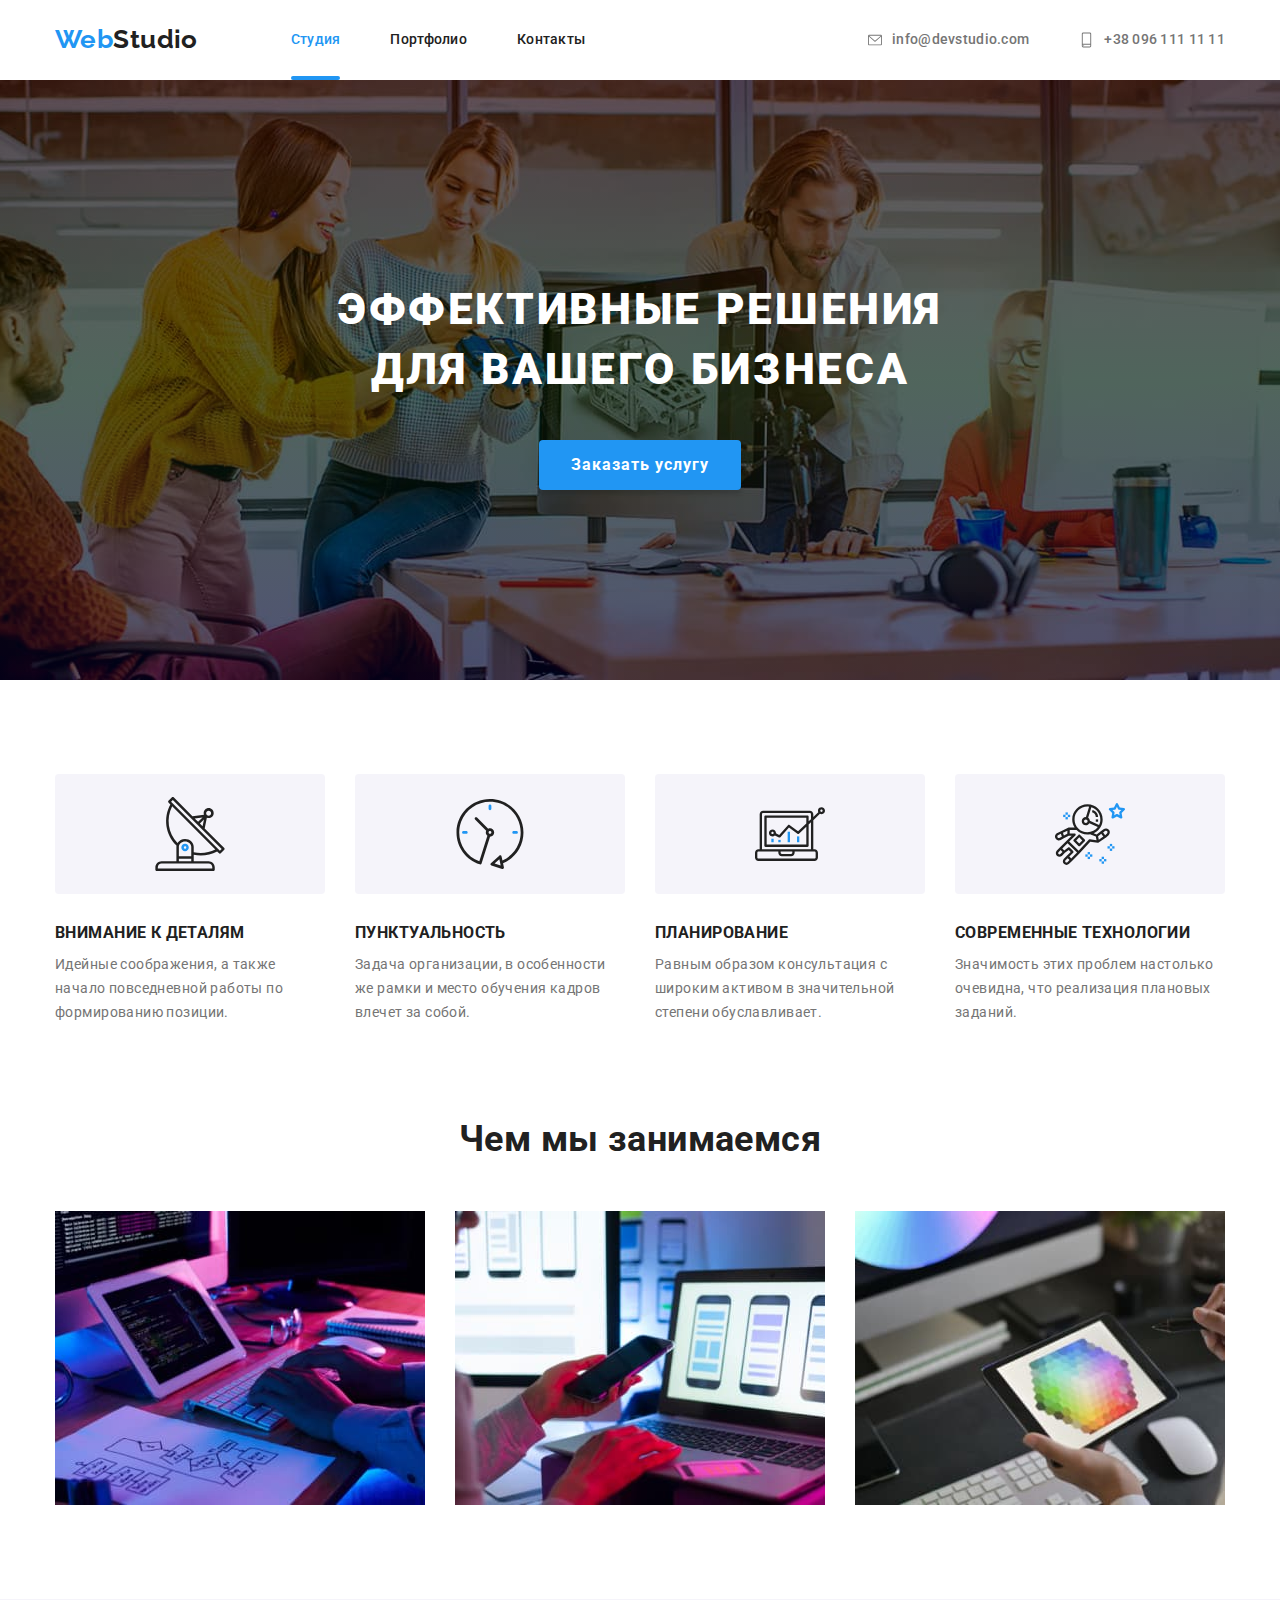
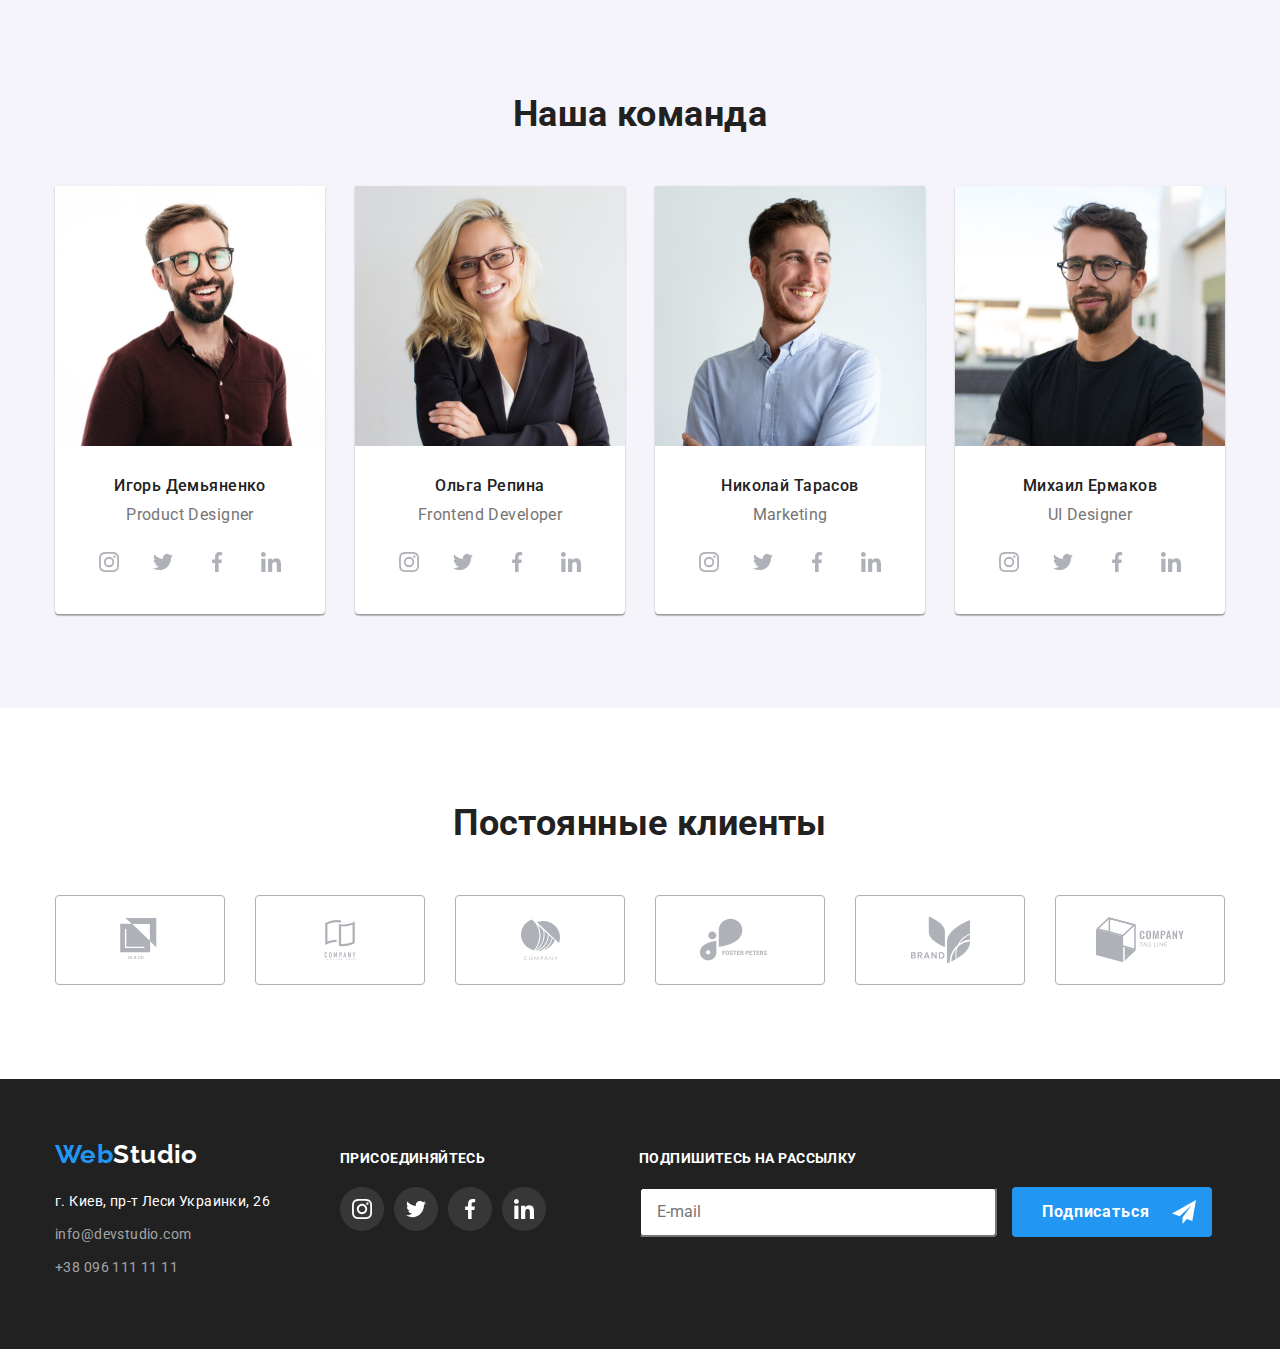
==== commit e8573fb1: "color" ====
--- a/index.html
+++ b/index.html
@@ -388,12 +388,14 @@
 
 
                 <div class="form-fild-footer"><label for="mail"></label>
-                    <input type="email" name="email" id="email" placeholder="E-mail" class="modal-form-footer">
-                    <button class="btn-footer" type="submit">Подписаться</button>
-
-                    <svg class="footer-modal-icon footer-icon-svg" width="12" heigh="12">
-                        <use href="./img/sprite.svg#icon-telegram"></use>
-                    </svg>
+                    <form action="#" id="subscribe">
+                        <input type="email" name="email" id="email" placeholder="E-mail" class="modal-form-footer">
+                        <button class="btn-footer" type="submit">Подписаться</button>
+
+                        <svg class="footer-modal-icon footer-icon-svg" width="12" heigh="12">
+                            <use href="./img/sprite.svg#icon-telegram"></use>
+                        </svg>
+                    </form>
                 </div>
             </section>
         </div>
--- a/css/main.min.css
+++ b/css/main.min.css
@@ -1,2 +1,2 @@
-html{-webkit-box-sizing:border-box;box-sizing:border-box}*,*::before,*::after{-webkit-box-sizing:inherit;box-sizing:inherit}img{display:block;max-width:100%;height:auto}h1,h2,h3,p,a{margin:0;padding:0}ul{padding:0;margin:0;list-style-type:none}a{text-decoration:none}textarea{resize:none}.visually-hidden{position:absolute !important;clip:rect(1px 1px 1px 1px);clip:rect(1px, 1px, 1px, 1px);padding:0 !important;border:0 !important;height:1px !important;width:1px !important;overflow:hidden}.list{padding:0;margin:0}.nav{display:-webkit-box;display:-ms-flexbox;display:flex;-webkit-box-align:center;-ms-flex-align:center;align-items:center}.info-list,.btn-blok{display:-webkit-box;display:-ms-flexbox;display:flex;-webkit-box-pack:center;-ms-flex-pack:center;justify-content:center}.icon-smartphone,.icon-envelope,.connection-header,.close-modal{display:-webkit-box;display:-ms-flexbox;display:flex;-webkit-box-align:center;-ms-flex-align:center;align-items:center;-webkit-box-pack:center;-ms-flex-pack:center;justify-content:center}.link-header:hover,.link-header:focus,.connection-header:hover,.connection-header:focus{color:#2196F3;-webkit-transition:250ms;transition:250ms}.icon-envelope:hover .envelope,.icon-smartphone:target .envelope,.icon-smartphone:hover .tel,.icon-smartphone:target .tel,.close-modal:hover .modal-icons-close,.close-modal:focus .modal-icons-close,.form-input:focus ~ .modal-icon-svg{fill:#2196F3;-webkit-transition:250ms;transition:250ms}.container,.hero{margin-left:auto;margin-right:auto}html{-webkit-box-sizing:border-box;box-sizing:border-box}*,*::before,*::after{-webkit-box-sizing:inherit;box-sizing:inherit}* body{background-color:#fff;font-family:Roboto, sans-serif;font-size:14px;letter-spacing:0.03em}.title-h2,.title-h3{color:#212121;padding:0}.text{color:#757575;line-height:1.71}.container{width:1200px;padding-left:15px;padding-right:15px}.nav-list{display:-webkit-inline-box;display:-ms-inline-flexbox;display:inline-flex;padding-left:93px}.nav-list .link-header{display:block;padding-top:32px 0}.info-list{margin-left:auto}.icon-smartphone,.icon-envelope{fill:#757575}.envelope{width:24px;height:16px;padding-right:10px}.tel{width:25px;height:16px;padding-right:10px}.info-list .connection-header{display:-webkit-box;display:-ms-flexbox;display:flex;padding:32px 0}.nav-list .item+.item{margin-left:50px}.info-list .item+.item{margin-left:50px}.list{padding:0;margin:0}.logo{display:-webkit-box;display:-ms-flexbox;display:flex;padding-top:24px;padding-bottom:25px;font-family:Raleway;font-weight:700;font-size:26px;line-height:1.19}.logo-web{color:#2196F3}.logo-studio{color:#212121}.link-header{color:#212121;font-weight:500;line-height:1.14;letter-spacing:0.02em;padding-top:32px}.link-header.current{color:#2196F3}.link-header:hover::after,.current::after{content:"";display:block;width:100%;height:4px;border-radius:4px;background-color:#2196F3;margin-top:28px;-webkit-transition:250ms;transition:250ms}.connection-header{color:#757575;font-weight:500;line-height:1.14;letter-spacing:0.02em}.hero{max-width:1600px;height:600px;background-image:-webkit-gradient(linear, left top, left bottom, from(rgba(47,0,0,0.4)), color-stop(rgba(0,48,0,0.4)), to(rgba(0,0,58,0.4))),url("../img/hero.jpg");background-image:linear-gradient(rgba(47,0,0,0.4), rgba(0,48,0,0.4), rgba(0,0,58,0.4)),url("../img/hero.jpg");background-color:#212121;background-repeat:no-repeat;background-position:center;background-size:cover;text-align:center}.hero-text{display:-webkit-inline-box;display:-ms-inline-flexbox;display:inline-flex;-ms-flex-line-pack:center;align-content:center;padding-top:200px;width:696px;color:#fff;font-weight:900;font-size:44px;line-height:1.36;text-align:center;letter-spacing:0.06em;text-transform:uppercase}.buton-hero{display:block;border:1px solid transparent;margin-top:40px;padding:10px 32px;min-width:200px;border:1px transparent;-webkit-box-shadow:0px 4px 4px rgba(0,0,0,0.15);box-shadow:0px 4px 4px rgba(0,0,0,0.15);border-radius:4px;background-color:#2196F3;font-weight:700;font-size:16px;line-height:1.87;letter-spacing:0.06em;font-family:Roboto, sans-serif;color:#fff}.title-h3{font-weight:700;line-height:1.14}.ul-features,.doing,.blok-team,.client,.ul-join{display:-webkit-box;display:-ms-flexbox;display:flex;-webkit-box-pack:center;-ms-flex-pack:center;justify-content:center}.cont-features{margin-top:94px}.features{display:inline-block;width:270px}.features::before{display:block;content:"";height:120px;background-size:contain;background-repeat:no-repeat;background-position:center;background-color:#F5F4FA;border-radius:4px}.icon-group::before{background-size:70px;background-image:url(../img/icon/features/Group.svg)}.icon-clock::before{background-size:70px;background-image:url(../img/icon/features/clock.svg)}.icon-diagram::before{background-size:70px;background-image:url(../img/icon/features/diagram.svg)}.icon-asronaut::before{background-size:70px;background-image:url(../img/icon/features/astronaut.svg)}.ul-features .features:not(:last-child),.doing .doing-img:not(:last-child),.blok-team .card-team:not(:last-child),.client .card-client:not(:last-child){margin-right:30px}.title-features{padding-top:30px;text-transform:uppercase;padding-bottom:10px}.title-h2{margin-bottom:50px;text-align:center;font-weight:700;font-size:36px;line-height:1.19}.cont-client,.cont-doing,.title-client{padding:94px 0}.position-doing{position:relative}.title-doing{position:absolute;display:-webkit-box;display:-ms-flexbox;display:flex;-webkit-box-pack:center;-ms-flex-pack:center;justify-content:center;-webkit-box-align:center;-ms-flex-align:center;align-items:center;bottom:0;left:0;height:24%;width:100%;background-color:rgba(47,48,58,0.8);color:#fff;font-family:Roboto;font-weight:700;font-size:14px;line-height:1.14;letter-spacing:0.03em;text-transform:uppercase;opacity:0}.doing-img:hover .title-doing{opacity:1;-webkit-transition:250ms;transition:250ms}.card-team{text-align:center;background:#fff;-webkit-box-shadow:0px 1px 3px rgba(0,0,0,0.12),0px 1px 1px rgba(0,0,0,0.14),0px 2px 1px rgba(0,0,0,0.2);box-shadow:0px 1px 3px rgba(0,0,0,0.12),0px 1px 1px rgba(0,0,0,0.14),0px 2px 1px rgba(0,0,0,0.2);border-radius:0px 0px 4px 4px}.team{padding:94px 0;background-color:#F5F4FA}.title-team{margin-top:30px;margin-bottom:10px;font-weight:500;font-size:16px;line-height:1.19}.team-text{font-size:16px;line-height:1.19;padding-bottom:16px}.client-icons,.social-icons{display:-webkit-box;display:-ms-flexbox;display:flex;-webkit-box-pack:center;-ms-flex-pack:center;justify-content:center}.icons-item:not(:last-child){margin-right:10px;padding-bottom:30px}.icons-link{display:-webkit-box;display:-ms-flexbox;display:flex;-webkit-box-pack:center;-ms-flex-pack:center;justify-content:center;-webkit-box-align:center;-ms-flex-align:center;align-items:center;height:44px;width:44px;fill:#AFB1B8;border-radius:50%}.social-icons-svg{width:20px;height:20px}.icons-link:hover,.icons-link:focus{background-color:#2196F3;fill:#fff;-webkit-transition:250ms;transition:250ms}.icons-link:hover .social-icons-svg,.icons-link:focus .social-icons-svg{fill:#fff;-webkit-transition:250ms;transition:250ms}.icons-item-client:not(:last-child){margin-right:30px}.icons-link-clients{display:-webkit-box;display:-ms-flexbox;display:flex;-webkit-box-pack:center;-ms-flex-pack:center;justify-content:center;-webkit-box-align:center;-ms-flex-align:center;align-items:center;width:170px;height:90px;border:1px solid #AFB1B8;border-radius:4px;fill:#AFB1B8}.icons-link-clients:hover,.icons-link-clients:focus{border:1px solid #2196F3;fill:#2196F3;-webkit-transition:250ms;transition:250ms}.icons-link-clients:hover .client-icons-svg,.icons-link-clients:target .client-icons-svg{fill:#2196F3;-webkit-transition:250ms;transition:250ms}.nav-footer{background-color:#212121}.flexbox{display:-webkit-box;display:-ms-flexbox;display:flex;-webkit-box-pack:start;-ms-flex-pack:start;justify-content:flex-start}.footer{padding-bottom:60px;padding-top:60px}.logo-footer{padding-bottom:20px;font-family:Raleway;font-weight:700;font-size:26px;line-height:1.19}.footer-studio{color:#fff}address ul{padding-top:20px}.address{font-style:normal;line-height:1.71;color:#fff}.link-address{padding-bottom:9px}.address:hover,.address:focus{color:#2196F3;-webkit-transition:250ms;transition:250ms}.connection-footer{font-style:normal;line-height:1.71;color:rgba(255,255,255,0.6)}.connection-footer:hover,.connection-footer:focus{color:#2196F3;-webkit-transition:250ms;transition:250ms}.join{padding-top:72px;padding-bottom:100px;margin-left:70px}.join-title{padding-bottom:20px;color:#fff;font-family:Roboto;font-weight:700;font-size:14px;line-height:1.14;text-transform:uppercase}.ul-join .join-link+.join-link{margin-left:10px}.join-link::before{display:inline-block;-webkit-box-pack:justify;-ms-flex-pack:justify;justify-content:space-between;content:"";height:44px;width:44px;background-size:contain;background-repeat:no-repeat;background-position:center;background-color:rgba(255,255,255,0.1);border-radius:50%}.icon-instagram::before{background-size:20px;background-image:url(../img/icon/footer/footer-instagram.svg)}.icon-twitter::before{background-size:20px;background-image:url(../img/icon/footer/footer-twitter.svg)}.icon-facebook::before{background-size:20px;background-image:url(../img/icon/footer/footer-facebook.svg)}.icon-linkedin::before{background-size:20px;background-image:url(../img/icon/footer/footer-linkedin.svg)}.join-link:hover,.join-link:focus{height:44px;width:44px;background-color:#2196F3;border-radius:50%;-webkit-transition:250ms;transition:250ms}.form-footer{padding-top:72px;margin-left:93px}.btn-footer{position:relative;margin-left:12px;padding-top:10px;padding-right:62px;padding-left:29px;padding-bottom:10px;min-width:200px;border:1px transparent;border-radius:4px;background-color:#2196F3;font-weight:700;font-size:16px;line-height:1.87;letter-spacing:0.06em;font-family:Roboto, sans-serif;color:#fff}.modal-form-footer{width:358px;height:50px;padding:16px;font-size:16px;line-height:1.25;border-radius:4px}.form-fild-footer{display:-webkit-box;display:-ms-flexbox;display:flex;position:relative}.footer-modal-icon{position:absolute;top:25%;right:16px;display:inline-block}.footer-icon-svg{width:24px;height:24px;fill:#fff}.buton-hero:hover,.btn-modal:hover,.btn-footer:hover,.btn-footer:hover ~ .footer-icon-svg{color:#2196F3;background-color:#fff;fill:#2196F3}.btn-footer:focus{color:#2196F3;background-color:var(--white);fill:#2196F3;-webkit-transition:250ms;transition:250ms}.btn-footer:focus ~ .footer-icon-svg{fill:#2196F3;background-color:var(--white);-webkit-transition:250ms;transition:250ms}.filter-nav{display:-webkit-box;display:-ms-flexbox;display:flex;-webkit-box-pack:center;-ms-flex-pack:center;justify-content:center;padding-bottom:50px;padding-top:94px}.button-filter{border-radius:4px;border:1px transparent;background-color:#F5F4FA}.btn-text{padding:6px 22px;border-radius:4px;border:1px solid transparent;text-align:center;font-family:Roboto, sans-serif;font-weight:500;font-size:16px;line-height:1.61}.filter-nav .button-filter+.button-filter{margin-left:8px}.button-filter:hover,.button-filter:focus,.btn-text:hover,.btn-text:focus{background-color:#2196F3;color:#fff;-webkit-transition:250ms;transition:250ms}.blok-work{display:-webkit-box;display:-ms-flexbox;display:flex;-ms-flex-wrap:wrap;flex-wrap:wrap;padding-bottom:94px}.work-kard{width:370px;margin-right:28px;margin-bottom:28px;border:1px solid #EEEEEE;background:#fff}.work-kard:hover{-webkit-box-shadow:0px 1px 1px rgba(0,0,0,0.12),0px 4px 4px rgba(0,0,0,0.06),1px 4px 6px rgba(0,0,0,0.16);box-shadow:0px 1px 1px rgba(0,0,0,0.12),0px 4px 4px rgba(0,0,0,0.06),1px 4px 6px rgba(0,0,0,0.16);-webkit-transition:250ms;transition:250ms}.work-kard:nth-child(3n){margin-right:0}.work-kard:nth-last-child(-n+3){margin-bottom:0}.title-work{padding-top:20px;padding-bottom:4px;padding-left:24px;font-weight:700;font-size:18px;line-height:2;letter-spacing:0.06em;color:#212121}.text-work{padding-bottom:20px;padding-left:24px;font-size:16px;line-height:1.87;color:#757575}.position-work-kard{position:relative}.title-work-kard{position:absolute;height:100%;width:100%;padding:63px 24px;top:0;left:0;font-family:Roboto;font-size:18px;line-height:1.56;letter-spacing:0.03em;color:#fff;background-color:rgba(33,150,243,0.9);opacity:0}.position-work-kard:hover .title-work-kard{opacity:1;-webkit-animation-name:pullUp;animation-name:pullUp;-webkit-animation-duration:500ms;animation-duration:500ms;-webkit-animation-timing-function:ease-out;animation-timing-function:ease-out;-webkit-transform-origin:0% 100%;transform-origin:0% 100%}@-webkit-keyframes pullUp{0%{-webkit-transform:scaleY(0.1);transform:scaleY(0.1)}100%{-webkit-transform:scaleY(1);transform:scaleY(1)}}@keyframes pullUp{0%{-webkit-transform:scaleY(0.1);transform:scaleY(0.1)}100%{-webkit-transform:scaleY(1);transform:scaleY(1)}}.backdrop{position:fixed;top:0;left:0;width:100%;height:100%;background-color:rgba(0,0,0,0.2);z-index:100}.backdrop.is-hidden{opacity:0;pointer-events:none}.modal{position:absolute;top:50%;left:50%;-webkit-transform:translate(-50%, -50%);transform:translate(-50%, -50%);width:528px;height:581px;background-color:#fff}.close-modal{margin-top:8px;margin-left:auto;margin-right:8px;width:30px;height:30px;border:1px solid rgba(0,0,0,0.1);border-radius:50%;background-color:#fff}.modal-icons-close{width:11px;height:11px}.form-fild{display:-webkit-box;display:-ms-flexbox;display:flex;-webkit-box-orient:vertical;-webkit-box-direction:normal;-ms-flex-direction:column;flex-direction:column;margin:0 40px 10px 40px;position:relative}.form-fild-textarea{display:-webkit-box;display:-ms-flexbox;display:flex;-webkit-box-orient:vertical;-webkit-box-direction:normal;-ms-flex-direction:column;flex-direction:column;margin:0 40px 0 40px;position:relative}.title-textarea{padding-bottom:10px;font-size:12px;color:#757575}.title-modal{padding-bottom:12px;text-align:center;font-weight:bold;font-size:20px;line-height:1.15}.form-fild input{border-radius:4px;padding-left:42px;border:1px solid rgba(33,33,33,0.2)}.form-fild label{margin-bottom:6px;font-size:12px;color:#757575}.form-fild-textarea textarea{color:#757575;font-size:12px;margin:0;padding:12px 16px;border-radius:4px;border:1px solid rgba(33,33,33,0.2)}.size-modal{height:40px}.form-input:focus{outline:none;border-color:#2196F3;-webkit-transition:250ms;transition:250ms}.contract{padding-left:77px;padding-top:20px;font-weight:normal;font-size:14px;line-height:1,7;color:#757575}.checkbox{position:absolute;width:1px;height:1px;margin:-1px;padding:0;overflow:hidden;border:0;clip:rect(0 0 0 0)}.modal-icon-checbox{position:absolute;display:inline-block;width:16px;height:16px;margin-left:-25px;border:2px solid #212121;border-radius:2px}.checkbox:checked+.modal-icon-checbox{background-color:#2196F3;border:1px solid #2196F3;-webkit-transition:250ms;transition:250ms}.title-contract{text-decoration:underline;color:#2196F3}.btn-modal{display:-webkit-box;display:-ms-flexbox;display:flex;padding:10px 55px;margin-top:30px;margin-left:auto;margin-right:auto;min-width:200px;border:1px transparent;border-radius:4px;background-color:#2196F3;color:#fff;font-weight:700;font-size:16px;line-height:1.87;letter-spacing:0.06em;font-family:Roboto, sans-serif}.btn-modal:hover,.btn-modal:focus{border:1px solid #2196F3;background-color:#fff;-webkit-transition:250ms;transition:250ms}.modal-icon{position:absolute;top:50%;left:16px;display:inline-block}.modal-icon-svg{width:18px;height:18px}
+html{box-sizing:border-box}*,*::before,*::after{box-sizing:inherit}img{display:block;max-width:100%;height:auto}h1,h2,h3,p,a{margin:0;padding:0}ul{padding:0;margin:0;list-style-type:none}a{text-decoration:none}textarea{resize:none}.visually-hidden{position:absolute !important;clip:rect(1px 1px 1px 1px);clip:rect(1px, 1px, 1px, 1px);padding:0 !important;border:0 !important;height:1px !important;width:1px !important;overflow:hidden}.list{padding:0;margin:0}.nav{display:flex;align-items:center}.info-list,.btn-blok,.ul-features,.doing,.blok-team,.client,.ul-join,.client-icons,.social-icons,.filter-nav{display:flex;justify-content:center}.icon-smartphone,.icon-envelope,.connection-header,.title-doing,.icons-link,.icons-link-clients,.close-modal{display:flex;align-items:center;justify-content:center}.link-header:hover,.link-header:focus,.connection-header:hover,.connection-header:focus,.address:hover,.address:focus,.connection-footer:hover,.connection-footer:focus,.button-filter:hover,.button-filter:focus,.btn-text:hover,.btn-text:focus{color:#2196F3;transition:250ms}.icon-envelope:hover .envelope,.icon-smartphone:target .envelope,.icon-smartphone:hover .tel,.icon-smartphone:target .tel,.icons-link:hover,.icons-link:focus,.icons-link-clients:hover,.icons-link-clients:focus,.icons-link-clients:hover .client-icons-svg,.icons-link-clients:target .client-icons-svg,.buton-hero:hover,.btn-modal:hover,.btn-footer:hover,.btn-footer:hover ~ .footer-icon-svg,.btn-footer:focus,.btn-footer:focus ~ .footer-icon-svg,.close-modal:hover .modal-icons-close,.close-modal:focus .modal-icons-close,.form-input:focus ~ .modal-icon-svg{fill:#2196F3;transition:250ms}.container,.hero{margin-left:auto;margin-right:auto}html{box-sizing:border-box}*,*::before,*::after{box-sizing:inherit}* body{background-color:#fff;font-family:Roboto, sans-serif;font-size:14px;letter-spacing:0.03em}.title-h2,.title-h3{color:#212121;padding:0}.text{color:#757575;line-height:1.71}.container{width:1200px;padding-left:15px;padding-right:15px}.nav-list{display:inline-flex;padding-left:93px}.nav-list .link-header{display:block;padding-top:32px 0}.info-list{margin-left:auto}.icon-smartphone,.icon-envelope{fill:#757575}.envelope{width:24px;height:16px;padding-right:10px}.tel{width:25px;height:16px;padding-right:10px}.info-list .connection-header{display:flex;padding:32px 0}.nav-list .item+.item{margin-left:50px}.info-list .item+.item{margin-left:50px}.list{padding:0;margin:0}.logo{display:flex;padding-top:24px;padding-bottom:25px;font-family:Raleway;font-weight:700;font-size:26px;line-height:1.19}.logo-web{color:#2196F3}.logo-studio{color:#212121}.link-header{color:#212121;font-weight:500;line-height:1.14;letter-spacing:0.02em;padding-top:32px}.link-header.current{color:#2196F3}.link-header:hover::after,.current::after{content:"";display:block;width:100%;height:4px;border-radius:4px;background-color:#2196F3;margin-top:28px;transition:250ms}.connection-header{color:#757575;font-weight:500;line-height:1.14;letter-spacing:0.02em}.hero{max-width:1600px;height:600px;background-image:linear-gradient(rgba(47,0,0,0.4), rgba(0,48,0,0.4), rgba(0,0,58,0.4)),url("../img/hero.jpg");background-color:#212121;background-repeat:no-repeat;background-position:center;background-size:cover;text-align:center}.hero-text{display:inline-flex;align-content:center;padding-top:200px;width:696px;color:#fff;font-weight:900;font-size:44px;line-height:1.36;text-align:center;letter-spacing:0.06em;text-transform:uppercase}.buton-hero{display:block;border:1px solid transparent;margin-top:40px;padding:10px 32px;min-width:200px;border:1px transparent;box-shadow:0px 4px 4px rgba(0,0,0,0.15);border-radius:4px;background-color:#2196F3;font-weight:700;font-size:16px;line-height:1.87;letter-spacing:0.06em;font-family:Roboto, sans-serif;color:#fff}.title-h3{font-weight:700;line-height:1.14}.cont-features{margin-top:94px}.features{display:inline-block;width:270px}.features::before{display:block;content:"";height:120px;background-size:contain;background-repeat:no-repeat;background-position:center;background-color:#F5F4FA;border-radius:4px}.icon-group::before{background-size:70px;background-image:url(../img/icon/features/Group.svg)}.icon-clock::before{background-size:70px;background-image:url(../img/icon/features/clock.svg)}.icon-diagram::before{background-size:70px;background-image:url(../img/icon/features/diagram.svg)}.icon-asronaut::before{background-size:70px;background-image:url(../img/icon/features/astronaut.svg)}.ul-features .features:not(:last-child),.doing .doing-img:not(:last-child),.blok-team .card-team:not(:last-child),.client .card-client:not(:last-child){margin-right:30px}.title-features{padding-top:30px;text-transform:uppercase;padding-bottom:10px}.title-h2{margin-bottom:50px;text-align:center;font-weight:700;font-size:36px;line-height:1.19}.cont-client,.cont-doing,.title-client{padding:94px 0}.position-doing{position:relative}.title-doing{position:absolute;bottom:0;left:0;height:24%;width:100%;background-color:rgba(47,48,58,0.8);color:#fff;font-family:Roboto;font-weight:700;font-size:14px;line-height:1.14;letter-spacing:0.03em;text-transform:uppercase;opacity:0}.doing-img:hover .title-doing{opacity:1;transition:250ms}.card-team{text-align:center;background:#fff;box-shadow:0px 1px 3px rgba(0,0,0,0.12),0px 1px 1px rgba(0,0,0,0.14),0px 2px 1px rgba(0,0,0,0.2);border-radius:0px 0px 4px 4px}.team{padding:94px 0;background-color:#F5F4FA}.title-team{margin-top:30px;margin-bottom:10px;font-weight:500;font-size:16px;line-height:1.19}.team-text{font-size:16px;line-height:1.19;padding-bottom:16px}.icons-item:not(:last-child){margin-right:10px;padding-bottom:30px}.icons-link{height:44px;width:44px;fill:#AFB1B8;border-radius:50%}.social-icons-svg{width:20px;height:20px}.icons-link:hover,.icons-link:focus{background-color:#2196F3}.icons-link:hover .social-icons-svg,.icons-link:focus .social-icons-svg{fill:#fff;transition:250ms}.icons-item-client:not(:last-child){margin-right:30px}.icons-link-clients{width:170px;height:90px;border:1px solid #AFB1B8;border-radius:4px;fill:#AFB1B8}.icons-link-clients:hover,.icons-link-clients:focus{border:1px solid #2196F3}.nav-footer{background-color:#212121}.flexbox{display:flex;justify-content:flex-start}.footer{padding-bottom:60px;padding-top:60px}.logo-footer{padding-bottom:20px;font-family:Raleway;font-weight:700;font-size:26px;line-height:1.19}.footer-studio{color:#fff}address ul{padding-top:20px}.address{font-style:normal;line-height:1.71;color:#fff}.link-address{padding-bottom:9px}.connection-footer{font-style:normal;line-height:1.71;color:rgba(255,255,255,0.6)}.join{padding-top:72px;padding-bottom:100px;margin-left:70px}.join-title{padding-bottom:20px;color:#fff;font-family:Roboto;font-weight:700;font-size:14px;line-height:1.14;text-transform:uppercase}.ul-join .join-link+.join-link{margin-left:10px}.join-link::before{display:inline-block;justify-content:space-between;content:"";height:44px;width:44px;background-size:contain;background-repeat:no-repeat;background-position:center;background-color:rgba(255,255,255,0.1);border-radius:50%}.icon-instagram::before{background-size:20px;background-image:url(../img/icon/footer/footer-instagram.svg)}.icon-twitter::before{background-size:20px;background-image:url(../img/icon/footer/footer-twitter.svg)}.icon-facebook::before{background-size:20px;background-image:url(../img/icon/footer/footer-facebook.svg)}.icon-linkedin::before{background-size:20px;background-image:url(../img/icon/footer/footer-linkedin.svg)}.join-link:hover,.join-link:focus{height:44px;width:44px;background-color:#2196F3;border-radius:50%;transition:250ms}.form-footer{padding-top:72px;margin-left:93px}.btn-footer{position:relative;margin-left:12px;padding-top:10px;padding-right:62px;padding-left:29px;padding-bottom:10px;min-width:200px;border:1px transparent;border-radius:4px;background-color:#2196F3;font-weight:700;font-size:16px;line-height:1.87;letter-spacing:0.06em;font-family:Roboto;color:#fff}.modal-form-footer{width:358px;height:50px;padding:16px;font-size:16px;line-height:1.25;border-radius:4px}.form-fild-footer{display:flex;position:relative}.footer-modal-icon{position:absolute;top:25%;right:16px;display:inline-block}.footer-icon-svg{width:24px;height:24px;fill:#fff}.buton-hero:hover,.btn-modal:hover,.btn-footer:hover,.btn-footer:hover ~ .footer-icon-svg{background-color:#fff;color:#2196F3}.btn-footer:focus{color:#2196F3;background-color:#fff}.btn-footer:focus ~ .footer-icon-svg{background-color:#fff}.filter-nav{padding-bottom:50px;padding-top:94px}.button-filter{border-radius:4px;border:1px transparent;background-color:#F5F4FA}.btn-text{padding:6px 22px;border-radius:4px;border:1px solid transparent;text-align:center;font-family:Roboto;font-weight:500;font-size:16px;line-height:1.61}.filter-nav .button-filter+.button-filter{margin-left:8px}.button-filter:hover,.button-filter:focus,.btn-text:hover,.btn-text:focus{background-color:#2196F3}.blok-work{display:flex;flex-wrap:wrap;padding-bottom:94px}.work-kard{width:370px;margin-right:28px;margin-bottom:28px;border:1px solid #EEEEEE;background:#fff}.work-kard:hover{box-shadow:0px 1px 1px rgba(0,0,0,0.12),0px 4px 4px rgba(0,0,0,0.06),1px 4px 6px rgba(0,0,0,0.16);transition:250ms}.work-kard:nth-child(3n){margin-right:0}.work-kard:nth-last-child(-n+3){margin-bottom:0}.title-work{padding-top:20px;padding-bottom:4px;padding-left:24px;font-weight:700;font-size:18px;line-height:2;letter-spacing:0.06em;color:#212121}.text-work{padding-bottom:20px;padding-left:24px;font-size:16px;line-height:1.87;color:#757575}.position-work-kard{position:relative}.title-work-kard{position:absolute;height:100%;width:100%;padding:63px 24px;top:0;left:0;font-family:Roboto;font-size:18px;line-height:1.56;letter-spacing:0.03em;color:#fff;background-color:rgba(33,150,243,0.9);opacity:0}.position-work-kard:hover .title-work-kard{opacity:1;animation-name:pullUp;animation-duration:500ms;animation-timing-function:ease-out;transform-origin:0% 100%}@keyframes pullUp{0%{transform:scaleY(0.1)}100%{transform:scaleY(1)}}.backdrop{position:fixed;top:0;left:0;width:100%;height:100%;background-color:rgba(0,0,0,0.2);z-index:100}.backdrop.is-hidden{opacity:0;pointer-events:none}.modal{position:absolute;top:50%;left:50%;transform:translate(-50%, -50%);width:528px;height:581px;background-color:#fff}.close-modal{margin-top:8px;margin-left:auto;margin-right:8px;width:30px;height:30px;border:1px solid rgba(0,0,0,0.1);border-radius:50%;background-color:#fff}.modal-icons-close{width:11px;height:11px}.form-fild{display:flex;flex-direction:column;margin:0 40px 10px 40px;position:relative}.form-fild-textarea{display:flex;flex-direction:column;margin:0 40px 0 40px;position:relative}.title-textarea{padding-bottom:10px;font-size:12px;color:#757575}.title-modal{padding-bottom:12px;text-align:center;font-weight:bold;font-size:20px;line-height:1.15}.form-fild input{border-radius:4px;padding-left:42px;border:1px solid rgba(33,33,33,0.2)}.form-fild label{margin-bottom:6px;font-size:12px;color:#757575}.form-fild-textarea textarea{color:#757575;font-size:12px;margin:0;padding:12px 16px;border-radius:4px;border:1px solid rgba(33,33,33,0.2)}.size-modal{height:40px}.form-input:focus{outline:none;border-color:#2196F3;transition:250ms}.contract{padding-left:77px;padding-top:20px;font-weight:normal;font-size:14px;line-height:1,7;color:#757575}.checkbox{position:absolute;width:1px;height:1px;margin:-1px;padding:0;overflow:hidden;border:0;clip:rect(0 0 0 0)}.modal-icon-checbox{position:absolute;display:inline-block;width:16px;height:16px;margin-left:-25px;border:2px solid #212121;border-radius:2px}.checkbox:checked+.modal-icon-checbox{background-color:#2196F3;border:1px solid #2196F3;transition:250ms}.title-contract{text-decoration:underline;color:#2196F3}.btn-modal{display:flex;padding:10px 55px;margin-top:30px;margin-left:auto;margin-right:auto;min-width:200px;border:1px transparent;border-radius:4px;background-color:#2196F3;color:#fff;font-weight:700;font-size:16px;line-height:1.87;letter-spacing:0.06em;font-family:Roboto, sans-serif}.btn-modal:hover,.btn-modal:focus{border:1px solid #2196F3;background-color:#fff;color:#2196F3;transition:250ms}.modal-icon{position:absolute;top:50%;left:16px;display:inline-block}.modal-icon-svg{width:18px;height:18px}
 /*# sourceMappingURL=main.min.css.map */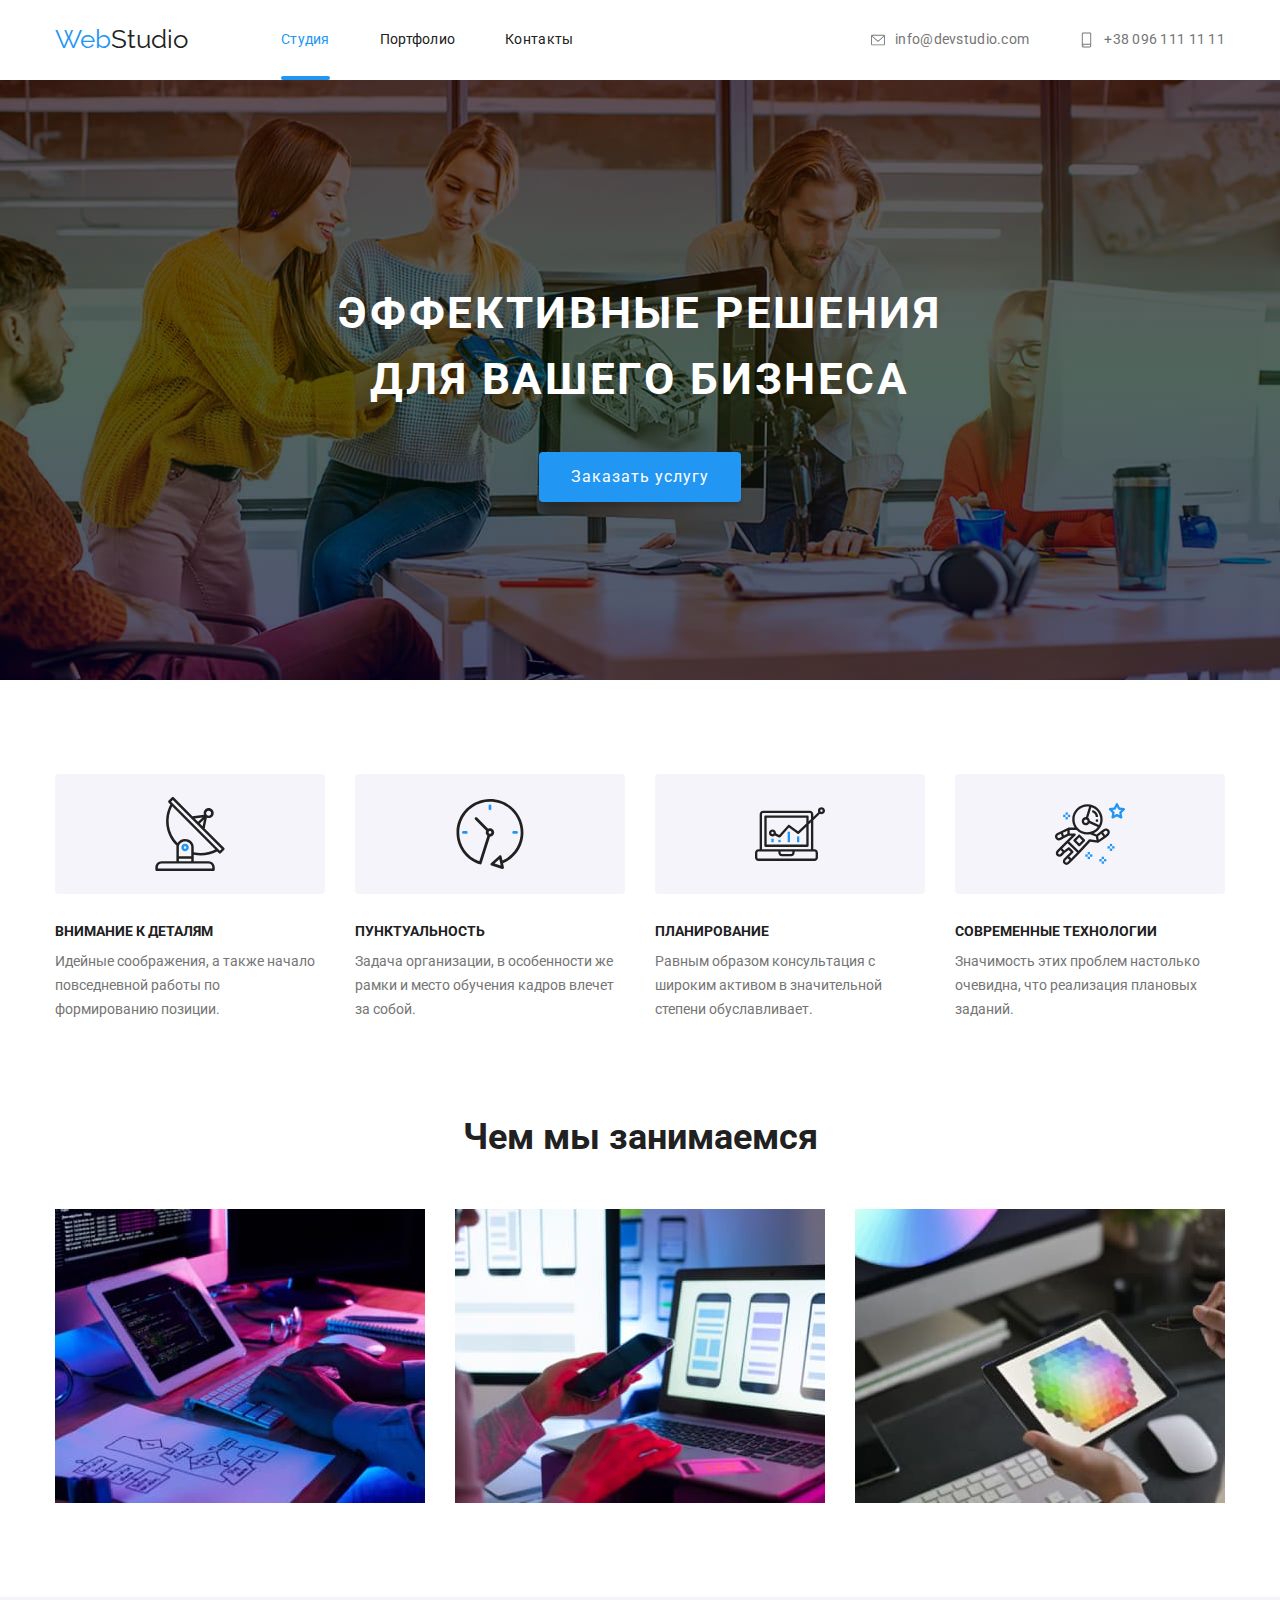
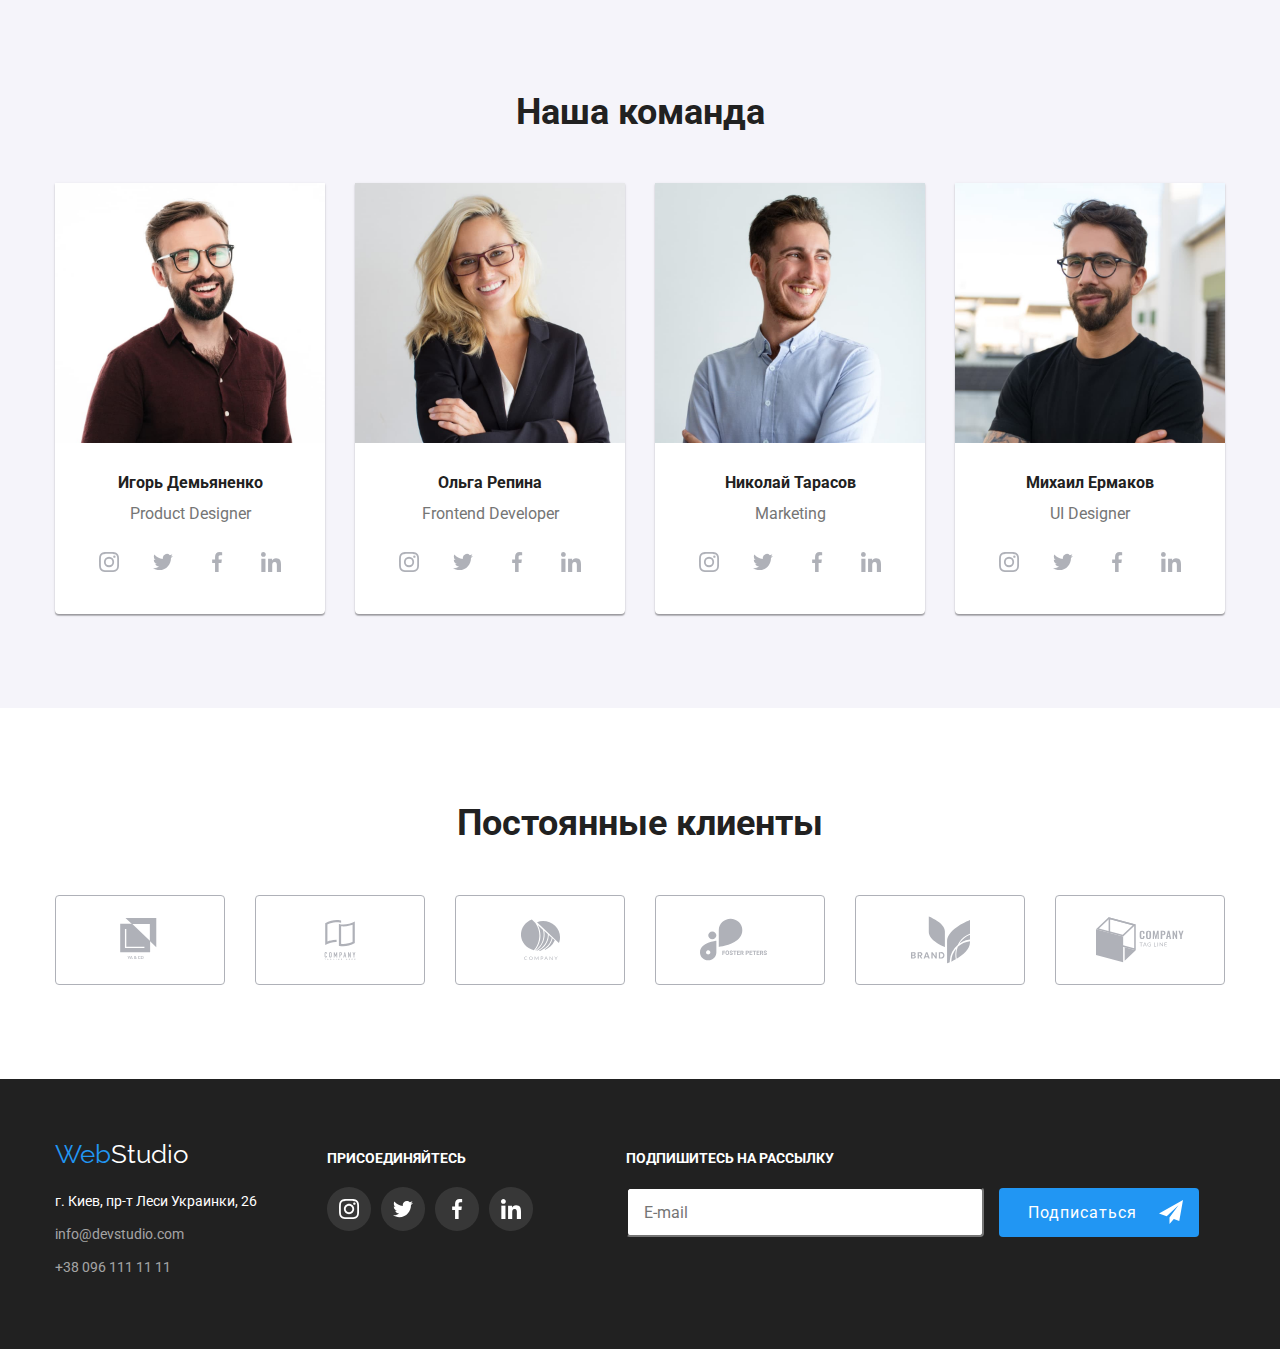
==== commit 4388483f: "+" ====
--- a/index.html
+++ b/index.html
@@ -70,21 +70,21 @@
                         <p class="title-modal">Оставьте свои данные, мы вам перезвоним</p>
                         <ul>
                             <li class="form-fild">
-                                <label for="name">Имя</label>
+                                <label for="name" class="title-fild">Имя</label>
                                 <input type="text" name="name" id="name" class="size-modal form-input">
                                 <svg class="modal-icon modal-icon-svg" width="12">
                                     <use href="./img/sprite.svg#icon-Vector21"></use>
                                 </svg>
                             </li>
                             <li class="form-fild">
-                                <label for="tel">Телефон</label>
+                                <label for="tel" class="title-fild">Телефон</label>
                                 <input type="tel" name="tel" id="tel" class="size-modal form-input">
                                 <svg class="modal-icon modal-icon-svg" width="12">
                                     <use href="./img/sprite.svg#icon-Vector31"></use>
                                 </svg>
                             </li>
                             <li class="form-fild">
-                                <label for="mail-modal">Почта</label>
+                                <label for="mail-modal" class="title-fild">Почта</label>
                                 <input type="email" name="mail-modal" id="mail-modal" class="size-modal form-input">
                                 <svg class="modal-icon modal-icon-svg" width="12">
                                     <use href="./img/sprite.svg#icon-Vector41"></use>
--- a/css/main.min.css
+++ b/css/main.min.css
@@ -1,2 +1,2 @@
-html{box-sizing:border-box}*,*::before,*::after{box-sizing:inherit}img{display:block;max-width:100%;height:auto}h1,h2,h3,p,a{margin:0;padding:0}ul{padding:0;margin:0;list-style-type:none}a{text-decoration:none}textarea{resize:none}.visually-hidden{position:absolute !important;clip:rect(1px 1px 1px 1px);clip:rect(1px, 1px, 1px, 1px);padding:0 !important;border:0 !important;height:1px !important;width:1px !important;overflow:hidden}.list{padding:0;margin:0}.nav{display:flex;align-items:center}.info-list,.btn-blok,.ul-features,.doing,.blok-team,.client,.ul-join,.client-icons,.social-icons,.filter-nav{display:flex;justify-content:center}.icon-smartphone,.icon-envelope,.connection-header,.title-doing,.icons-link,.icons-link-clients,.close-modal{display:flex;align-items:center;justify-content:center}.link-header:hover,.link-header:focus,.connection-header:hover,.connection-header:focus,.address:hover,.address:focus,.connection-footer:hover,.connection-footer:focus,.button-filter:hover,.button-filter:focus,.btn-text:hover,.btn-text:focus{color:#2196F3;transition:250ms}.icon-envelope:hover .envelope,.icon-smartphone:target .envelope,.icon-smartphone:hover .tel,.icon-smartphone:target .tel,.icons-link:hover,.icons-link:focus,.icons-link-clients:hover,.icons-link-clients:focus,.icons-link-clients:hover .client-icons-svg,.icons-link-clients:target .client-icons-svg,.buton-hero:hover,.btn-modal:hover,.btn-footer:hover,.btn-footer:hover ~ .footer-icon-svg,.btn-footer:focus,.btn-footer:focus ~ .footer-icon-svg,.close-modal:hover .modal-icons-close,.close-modal:focus .modal-icons-close,.form-input:focus ~ .modal-icon-svg{fill:#2196F3;transition:250ms}.container,.hero{margin-left:auto;margin-right:auto}html{box-sizing:border-box}*,*::before,*::after{box-sizing:inherit}* body{background-color:#fff;font-family:Roboto, sans-serif;font-size:14px;letter-spacing:0.03em}.title-h2,.title-h3{color:#212121;padding:0}.text{color:#757575;line-height:1.71}.container{width:1200px;padding-left:15px;padding-right:15px}.nav-list{display:inline-flex;padding-left:93px}.nav-list .link-header{display:block;padding-top:32px 0}.info-list{margin-left:auto}.icon-smartphone,.icon-envelope{fill:#757575}.envelope{width:24px;height:16px;padding-right:10px}.tel{width:25px;height:16px;padding-right:10px}.info-list .connection-header{display:flex;padding:32px 0}.nav-list .item+.item{margin-left:50px}.info-list .item+.item{margin-left:50px}.list{padding:0;margin:0}.logo{display:flex;padding-top:24px;padding-bottom:25px;font-family:Raleway;font-weight:700;font-size:26px;line-height:1.19}.logo-web{color:#2196F3}.logo-studio{color:#212121}.link-header{color:#212121;font-weight:500;line-height:1.14;letter-spacing:0.02em;padding-top:32px}.link-header.current{color:#2196F3}.link-header:hover::after,.current::after{content:"";display:block;width:100%;height:4px;border-radius:4px;background-color:#2196F3;margin-top:28px;transition:250ms}.connection-header{color:#757575;font-weight:500;line-height:1.14;letter-spacing:0.02em}.hero{max-width:1600px;height:600px;background-image:linear-gradient(rgba(47,0,0,0.4), rgba(0,48,0,0.4), rgba(0,0,58,0.4)),url("../img/hero.jpg");background-color:#212121;background-repeat:no-repeat;background-position:center;background-size:cover;text-align:center}.hero-text{display:inline-flex;align-content:center;padding-top:200px;width:696px;color:#fff;font-weight:900;font-size:44px;line-height:1.36;text-align:center;letter-spacing:0.06em;text-transform:uppercase}.buton-hero{display:block;border:1px solid transparent;margin-top:40px;padding:10px 32px;min-width:200px;border:1px transparent;box-shadow:0px 4px 4px rgba(0,0,0,0.15);border-radius:4px;background-color:#2196F3;font-weight:700;font-size:16px;line-height:1.87;letter-spacing:0.06em;font-family:Roboto, sans-serif;color:#fff}.title-h3{font-weight:700;line-height:1.14}.cont-features{margin-top:94px}.features{display:inline-block;width:270px}.features::before{display:block;content:"";height:120px;background-size:contain;background-repeat:no-repeat;background-position:center;background-color:#F5F4FA;border-radius:4px}.icon-group::before{background-size:70px;background-image:url(../img/icon/features/Group.svg)}.icon-clock::before{background-size:70px;background-image:url(../img/icon/features/clock.svg)}.icon-diagram::before{background-size:70px;background-image:url(../img/icon/features/diagram.svg)}.icon-asronaut::before{background-size:70px;background-image:url(../img/icon/features/astronaut.svg)}.ul-features .features:not(:last-child),.doing .doing-img:not(:last-child),.blok-team .card-team:not(:last-child),.client .card-client:not(:last-child){margin-right:30px}.title-features{padding-top:30px;text-transform:uppercase;padding-bottom:10px}.title-h2{margin-bottom:50px;text-align:center;font-weight:700;font-size:36px;line-height:1.19}.cont-client,.cont-doing,.title-client{padding:94px 0}.position-doing{position:relative}.title-doing{position:absolute;bottom:0;left:0;height:24%;width:100%;background-color:rgba(47,48,58,0.8);color:#fff;font-family:Roboto;font-weight:700;font-size:14px;line-height:1.14;letter-spacing:0.03em;text-transform:uppercase;opacity:0}.doing-img:hover .title-doing{opacity:1;transition:250ms}.card-team{text-align:center;background:#fff;box-shadow:0px 1px 3px rgba(0,0,0,0.12),0px 1px 1px rgba(0,0,0,0.14),0px 2px 1px rgba(0,0,0,0.2);border-radius:0px 0px 4px 4px}.team{padding:94px 0;background-color:#F5F4FA}.title-team{margin-top:30px;margin-bottom:10px;font-weight:500;font-size:16px;line-height:1.19}.team-text{font-size:16px;line-height:1.19;padding-bottom:16px}.icons-item:not(:last-child){margin-right:10px;padding-bottom:30px}.icons-link{height:44px;width:44px;fill:#AFB1B8;border-radius:50%}.social-icons-svg{width:20px;height:20px}.icons-link:hover,.icons-link:focus{background-color:#2196F3}.icons-link:hover .social-icons-svg,.icons-link:focus .social-icons-svg{fill:#fff;transition:250ms}.icons-item-client:not(:last-child){margin-right:30px}.icons-link-clients{width:170px;height:90px;border:1px solid #AFB1B8;border-radius:4px;fill:#AFB1B8}.icons-link-clients:hover,.icons-link-clients:focus{border:1px solid #2196F3}.nav-footer{background-color:#212121}.flexbox{display:flex;justify-content:flex-start}.footer{padding-bottom:60px;padding-top:60px}.logo-footer{padding-bottom:20px;font-family:Raleway;font-weight:700;font-size:26px;line-height:1.19}.footer-studio{color:#fff}address ul{padding-top:20px}.address{font-style:normal;line-height:1.71;color:#fff}.link-address{padding-bottom:9px}.connection-footer{font-style:normal;line-height:1.71;color:rgba(255,255,255,0.6)}.join{padding-top:72px;padding-bottom:100px;margin-left:70px}.join-title{padding-bottom:20px;color:#fff;font-family:Roboto;font-weight:700;font-size:14px;line-height:1.14;text-transform:uppercase}.ul-join .join-link+.join-link{margin-left:10px}.join-link::before{display:inline-block;justify-content:space-between;content:"";height:44px;width:44px;background-size:contain;background-repeat:no-repeat;background-position:center;background-color:rgba(255,255,255,0.1);border-radius:50%}.icon-instagram::before{background-size:20px;background-image:url(../img/icon/footer/footer-instagram.svg)}.icon-twitter::before{background-size:20px;background-image:url(../img/icon/footer/footer-twitter.svg)}.icon-facebook::before{background-size:20px;background-image:url(../img/icon/footer/footer-facebook.svg)}.icon-linkedin::before{background-size:20px;background-image:url(../img/icon/footer/footer-linkedin.svg)}.join-link:hover,.join-link:focus{height:44px;width:44px;background-color:#2196F3;border-radius:50%;transition:250ms}.form-footer{padding-top:72px;margin-left:93px}.btn-footer{position:relative;margin-left:12px;padding-top:10px;padding-right:62px;padding-left:29px;padding-bottom:10px;min-width:200px;border:1px transparent;border-radius:4px;background-color:#2196F3;font-weight:700;font-size:16px;line-height:1.87;letter-spacing:0.06em;font-family:Roboto;color:#fff}.modal-form-footer{width:358px;height:50px;padding:16px;font-size:16px;line-height:1.25;border-radius:4px}.form-fild-footer{display:flex;position:relative}.footer-modal-icon{position:absolute;top:25%;right:16px;display:inline-block}.footer-icon-svg{width:24px;height:24px;fill:#fff}.buton-hero:hover,.btn-modal:hover,.btn-footer:hover,.btn-footer:hover ~ .footer-icon-svg{background-color:#fff;color:#2196F3}.btn-footer:focus{color:#2196F3;background-color:#fff}.btn-footer:focus ~ .footer-icon-svg{background-color:#fff}.filter-nav{padding-bottom:50px;padding-top:94px}.button-filter{border-radius:4px;border:1px transparent;background-color:#F5F4FA}.btn-text{padding:6px 22px;border-radius:4px;border:1px solid transparent;text-align:center;font-family:Roboto;font-weight:500;font-size:16px;line-height:1.61}.filter-nav .button-filter+.button-filter{margin-left:8px}.button-filter:hover,.button-filter:focus,.btn-text:hover,.btn-text:focus{background-color:#2196F3}.blok-work{display:flex;flex-wrap:wrap;padding-bottom:94px}.work-kard{width:370px;margin-right:28px;margin-bottom:28px;border:1px solid #EEEEEE;background:#fff}.work-kard:hover{box-shadow:0px 1px 1px rgba(0,0,0,0.12),0px 4px 4px rgba(0,0,0,0.06),1px 4px 6px rgba(0,0,0,0.16);transition:250ms}.work-kard:nth-child(3n){margin-right:0}.work-kard:nth-last-child(-n+3){margin-bottom:0}.title-work{padding-top:20px;padding-bottom:4px;padding-left:24px;font-weight:700;font-size:18px;line-height:2;letter-spacing:0.06em;color:#212121}.text-work{padding-bottom:20px;padding-left:24px;font-size:16px;line-height:1.87;color:#757575}.position-work-kard{position:relative}.title-work-kard{position:absolute;height:100%;width:100%;padding:63px 24px;top:0;left:0;font-family:Roboto;font-size:18px;line-height:1.56;letter-spacing:0.03em;color:#fff;background-color:rgba(33,150,243,0.9);opacity:0}.position-work-kard:hover .title-work-kard{opacity:1;animation-name:pullUp;animation-duration:500ms;animation-timing-function:ease-out;transform-origin:0% 100%}@keyframes pullUp{0%{transform:scaleY(0.1)}100%{transform:scaleY(1)}}.backdrop{position:fixed;top:0;left:0;width:100%;height:100%;background-color:rgba(0,0,0,0.2);z-index:100}.backdrop.is-hidden{opacity:0;pointer-events:none}.modal{position:absolute;top:50%;left:50%;transform:translate(-50%, -50%);width:528px;height:581px;background-color:#fff}.close-modal{margin-top:8px;margin-left:auto;margin-right:8px;width:30px;height:30px;border:1px solid rgba(0,0,0,0.1);border-radius:50%;background-color:#fff}.modal-icons-close{width:11px;height:11px}.form-fild{display:flex;flex-direction:column;margin:0 40px 10px 40px;position:relative}.form-fild-textarea{display:flex;flex-direction:column;margin:0 40px 0 40px;position:relative}.title-textarea{padding-bottom:10px;font-size:12px;color:#757575}.title-modal{padding-bottom:12px;text-align:center;font-weight:bold;font-size:20px;line-height:1.15}.form-fild input{border-radius:4px;padding-left:42px;border:1px solid rgba(33,33,33,0.2)}.form-fild label{margin-bottom:6px;font-size:12px;color:#757575}.form-fild-textarea textarea{color:#757575;font-size:12px;margin:0;padding:12px 16px;border-radius:4px;border:1px solid rgba(33,33,33,0.2)}.size-modal{height:40px}.form-input:focus{outline:none;border-color:#2196F3;transition:250ms}.contract{padding-left:77px;padding-top:20px;font-weight:normal;font-size:14px;line-height:1,7;color:#757575}.checkbox{position:absolute;width:1px;height:1px;margin:-1px;padding:0;overflow:hidden;border:0;clip:rect(0 0 0 0)}.modal-icon-checbox{position:absolute;display:inline-block;width:16px;height:16px;margin-left:-25px;border:2px solid #212121;border-radius:2px}.checkbox:checked+.modal-icon-checbox{background-color:#2196F3;border:1px solid #2196F3;transition:250ms}.title-contract{text-decoration:underline;color:#2196F3}.btn-modal{display:flex;padding:10px 55px;margin-top:30px;margin-left:auto;margin-right:auto;min-width:200px;border:1px transparent;border-radius:4px;background-color:#2196F3;color:#fff;font-weight:700;font-size:16px;line-height:1.87;letter-spacing:0.06em;font-family:Roboto, sans-serif}.btn-modal:hover,.btn-modal:focus{border:1px solid #2196F3;background-color:#fff;color:#2196F3;transition:250ms}.modal-icon{position:absolute;top:50%;left:16px;display:inline-block}.modal-icon-svg{width:18px;height:18px}
+html{box-sizing:border-box}*,*::before,*::after{box-sizing:inherit}img{display:block;max-width:100%;height:auto}h1,h2,h3,p,a{margin:0;padding:0}ul{padding:0;margin:0;list-style-type:none}a{text-decoration:none}textarea{resize:none}.visually-hidden{position:absolute !important;clip:rect(1px 1px 1px 1px);clip:rect(1px, 1px, 1px, 1px);padding:0 !important;border:0 !important;height:1px !important;width:1px !important;overflow:hidden}.list{padding:0;margin:0}.nav{display:flex;align-items:center}.info-list,.btn-blok,.ul-features,.doing,.blok-team,.client,.ul-join,.client-icons,.social-icons,.filter-nav{display:flex;justify-content:center}.icon-smartphone,.icon-envelope,.connection-header,.title-doing,.icons-link,.icons-link-clients,.close-modal{display:flex;align-items:center;justify-content:center}.link-header:hover,.link-header:focus,.connection-header:hover,.connection-header:focus,.address:hover,.address:focus,.connection-footer:hover,.connection-footer:focus,.button-filter:hover,.button-filter:focus,.btn-text:hover,.btn-text:focus{color:#2196F3;transition:250ms}.icon-envelope:hover .envelope,.icon-smartphone:target .envelope,.icon-smartphone:hover .tel,.icon-smartphone:target .tel,.icons-link:hover,.icons-link:focus,.icons-link-clients:hover,.icons-link-clients:focus,.icons-link-clients:hover .client-icons-svg,.icons-link-clients:target .client-icons-svg,.buton-hero:hover,.btn-modal:hover,.btn-footer:hover,.btn-footer:hover ~ .footer-icon-svg,.btn-footer:focus,.btn-footer:focus ~ .footer-icon-svg,.close-modal:hover .modal-icons-close,.close-modal:focus .modal-icons-close,.form-input:focus ~ .modal-icon-svg{fill:#2196F3;transition:250ms}.container,.hero{margin-left:auto;margin-right:auto}html{box-sizing:border-box}*,*::before,*::after{box-sizing:inherit}* body{background-color:#fff;font-family:Roboto, sans-serif;font-weight:400px;font-size:14px;line-height:.03em}.title-h2,.title-h3{color:#212121;padding:0}.title-h3{font-weight:700px;font-size:14px;line-height:1.14em}.text{color:#757575;line-height:1.71}.container{width:1200px;padding-left:15px;padding-right:15px}.nav-list{display:inline-flex;padding-left:93px}.nav-list .link-header{display:block;padding-top:32px 0}.info-list{margin-left:auto}.icon-smartphone,.icon-envelope{fill:#757575}.envelope{width:24px;height:16px;padding-right:10px}.tel{width:25px;height:16px;padding-right:10px}.info-list .connection-header{display:flex;padding:32px 0}.nav-list .item+.item{margin-left:50px}.info-list .item+.item{margin-left:50px}.list{padding:0;margin:0}.logo{display:flex;padding-top:24px;padding-bottom:25px;font-family:Raleway;font-weight:700px;font-size:26px;line-height:1.19em}.logo-web{color:#2196F3}.logo-studio{color:#212121}.link-header{color:#212121;font-weight:500px;font-size:14px;line-height:1.14em;letter-spacing:0.02em;padding-top:32px}.link-header.current{color:#2196F3}.link-header:hover::after,.current::after{content:"";display:block;width:100%;height:4px;border-radius:4px;background-color:#2196F3;margin-top:28px;transition:250ms}.connection-header{color:#757575;font-weight:500px;font-size:14px;line-height:1.14em;letter-spacing:0.02em}.hero{max-width:1600px;height:600px;background-image:linear-gradient(rgba(47,0,0,0.4), rgba(0,48,0,0.4), rgba(0,0,58,0.4)),url("../img/hero.jpg");background-color:#212121;background-repeat:no-repeat;background-position:center;background-size:cover;text-align:center}.hero-text{display:inline-flex;align-content:center;padding-top:200px;width:696px;color:#fff;font-family:Roboto;font-weight:900px;font-size:44px;line-height:1.5em;text-align:center;letter-spacing:0.06em;text-transform:uppercase}.buton-hero{display:block;border:1px solid transparent;margin-top:40px;padding:10px 32px;min-width:200px;border:1px transparent;box-shadow:0px 4px 4px rgba(0,0,0,0.15);border-radius:4px;background-color:#2196F3;font-weight:700px;font-size:16px;line-height:1.87em;letter-spacing:0.06em;font-family:Roboto;color:#fff}.cont-features{margin-top:94px}.features{display:inline-block;width:270px}.features::before{display:block;content:"";height:120px;background-size:contain;background-repeat:no-repeat;background-position:center;background-color:#F5F4FA;border-radius:4px}.icon-group::before{background-size:70px;background-image:url(../img/icon/features/Group.svg)}.icon-clock::before{background-size:70px;background-image:url(../img/icon/features/clock.svg)}.icon-diagram::before{background-size:70px;background-image:url(../img/icon/features/diagram.svg)}.icon-asronaut::before{background-size:70px;background-image:url(../img/icon/features/astronaut.svg)}.ul-features .features:not(:last-child),.doing .doing-img:not(:last-child),.blok-team .card-team:not(:last-child),.client .card-client:not(:last-child){margin-right:30px}.title-features{padding-top:30px;text-transform:uppercase;padding-bottom:10px}.title-h2{margin-bottom:50px;text-align:center;font-weight:700px;font-size:36px;line-height:1.19em}.cont-client,.cont-doing,.title-client{padding:94px 0}.position-doing{position:relative}.title-doing{position:absolute;bottom:0;left:0;height:24%;width:100%;background-color:rgba(47,48,58,0.8);color:#fff;font-family:Roboto;font-weight:700px;font-size:14px;line-height:1.14em;letter-spacing:0.03em;text-transform:uppercase;opacity:0}.doing-img:hover .title-doing{opacity:1;transition:250ms}.card-team{text-align:center;background:#fff;box-shadow:0px 1px 3px rgba(0,0,0,0.12),0px 1px 1px rgba(0,0,0,0.14),0px 2px 1px rgba(0,0,0,0.2);border-radius:0px 0px 4px 4px}.team{padding:94px 0;background-color:#F5F4FA}.title-team{margin-top:30px;margin-bottom:10px;font-weight:500px;font-size:16px;line-height:1.19em}.team-text{font-weight:500px;font-size:16px;line-height:1.36em;padding-bottom:16px}.icons-item:not(:last-child){margin-right:10px;padding-bottom:30px}.icons-link{height:44px;width:44px;fill:#AFB1B8;border-radius:50%}.social-icons-svg{width:20px;height:20px}.icons-link:hover,.icons-link:focus{background-color:#2196F3}.icons-link:hover .social-icons-svg,.icons-link:focus .social-icons-svg{fill:#fff;transition:250ms}.icons-item-client:not(:last-child){margin-right:30px}.icons-link-clients{width:170px;height:90px;border:1px solid #AFB1B8;border-radius:4px;fill:#AFB1B8}.icons-link-clients:hover,.icons-link-clients:focus{border:1px solid #2196F3}.nav-footer{background-color:#212121}.flexbox{display:flex;justify-content:flex-start}.footer{padding-bottom:60px;padding-top:60px}.logo-footer{padding-bottom:20px;font-family:Raleway;font-weight:700px;font-size:26px;line-height:1.19em}.footer-studio{color:#fff}address ul{padding-top:20px}.address{font-style:normal;line-height:1.71;color:#fff}.link-address{padding-bottom:9px}.connection-footer{font-style:normal;line-height:1.71;color:rgba(255,255,255,0.6)}.join{padding-top:72px;padding-bottom:100px;margin-left:70px}.join-title{padding-bottom:20px;color:#fff;font-family:Roboto;font-weight:700px;font-size:14px;line-height:1.14em;text-transform:uppercase}.ul-join .join-link+.join-link{margin-left:10px}.join-link::before{display:inline-block;justify-content:space-between;content:"";height:44px;width:44px;background-size:contain;background-repeat:no-repeat;background-position:center;background-color:rgba(255,255,255,0.1);border-radius:50%}.icon-instagram::before{background-size:20px;background-image:url(../img/icon/footer/footer-instagram.svg)}.icon-twitter::before{background-size:20px;background-image:url(../img/icon/footer/footer-twitter.svg)}.icon-facebook::before{background-size:20px;background-image:url(../img/icon/footer/footer-facebook.svg)}.icon-linkedin::before{background-size:20px;background-image:url(../img/icon/footer/footer-linkedin.svg)}.join-link:hover,.join-link:focus{height:44px;width:44px;background-color:#2196F3;border-radius:50%;transition:250ms}.form-footer{padding-top:72px;margin-left:93px}.btn-footer{position:relative;margin-left:12px;padding-top:10px;padding-right:62px;padding-left:29px;padding-bottom:10px;min-width:200px;border:1px transparent;border-radius:4px;background-color:#2196F3;font-family:Roboto;font-weight:700px;font-size:16px;line-height:1.87em;letter-spacing:0.06em;color:#fff}.modal-form-footer{width:358px;height:50px;padding:16px;font-weight:400px;font-size:16px;line-height:1.25em;border-radius:4px}.form-fild-footer{display:flex;position:relative}.footer-modal-icon{position:absolute;top:25%;right:16px;display:inline-block}.footer-icon-svg{width:24px;height:24px;fill:#fff}.buton-hero:hover,.btn-modal:hover,.btn-footer:hover,.btn-footer:hover ~ .footer-icon-svg{background-color:#fff;color:#2196F3}.btn-footer:focus{color:#2196F3;background-color:#fff}.btn-footer:focus ~ .footer-icon-svg{background-color:#fff}.filter-nav{padding-bottom:50px;padding-top:94px}.button-filter{border-radius:4px;border:1px transparent;background-color:#F5F4FA}.btn-text{padding:6px 22px;border-radius:4px;border:1px solid transparent;text-align:center;font-family:Roboto;font-weight:500px;font-size:16px;line-height:1.61em}.filter-nav .button-filter+.button-filter{margin-left:8px}.button-filter:hover,.button-filter:focus,.btn-text:hover,.btn-text:focus{background-color:#2196F3}.blok-work{display:flex;flex-wrap:wrap;padding-bottom:94px}.work-kard{width:370px;margin-right:28px;margin-bottom:28px;border:1px solid #eee;background:#fff}.work-kard:hover{box-shadow:0px 1px 1px rgba(0,0,0,0.12),0px 4px 4px rgba(0,0,0,0.06),1px 4px 6px rgba(0,0,0,0.16);transition:250ms}.work-kard:nth-child(3n){margin-right:0}.work-kard:nth-last-child(-n+3){margin-bottom:0}.title-work{padding-top:20px;padding-bottom:4px;padding-left:24px;font-weight:700px;font-size:18px;line-height:2em;letter-spacing:0.06em;color:#212121}.text-work{padding-bottom:20px;padding-left:24px;font-size:16px;line-height:1.87;color:#757575}.position-work-kard{position:relative}.title-work-kard{position:absolute;height:100%;width:100%;padding:63px 24px;top:0;left:0;font-family:Roboto;font-weight:400px;font-size:18px;line-height:1.56em;letter-spacing:0.03em;color:#fff;background-color:rgba(33,150,243,0.9);opacity:0}.position-work-kard:hover .title-work-kard{opacity:1;animation-name:pullUp;animation-duration:500ms;animation-timing-function:ease-out;transform-origin:0% 100%}@keyframes pullUp{0%{transform:scaleY(0.1)}100%{transform:scaleY(1)}}.backdrop{position:fixed;top:0;left:0;width:100%;height:100%;background-color:rgba(0,0,0,0.2);z-index:100}.backdrop.is-hidden{opacity:0;pointer-events:none}.modal{position:absolute;top:50%;left:50%;transform:translate(-50%, -50%);width:528px;height:581px;background-color:#fff}.close-modal{margin-top:8px;margin-left:auto;margin-right:8px;width:30px;height:30px;border:1px solid rgba(0,0,0,0.1);border-radius:50%;background-color:#fff}.modal-icons-close{width:11px;height:11px}.form-fild{display:flex;flex-direction:column;margin:0 40px 10px 40px;position:relative}.title-fild{padding-top:10px;padding-bottom:4px;font-size:12px;color:#757575}.form-fild-textarea{display:flex;flex-direction:column;margin:0 40px 0 40px;position:relative}.title-textarea{padding-top:10px;padding-bottom:10px;font-size:12px;color:#757575}.title-modal{padding-bottom:12px;text-align:center;font-weight:bold;font-size:20px;line-height:1.15}.form-fild input{border-radius:4px;padding-left:42px;border:1px solid rgba(33,33,33,0.2)}.form-fild label{margin-bottom:6px;font-size:12px;color:#757575}.form-fild-textarea textarea{color:#757575;font-size:12px;margin:0;padding:12px 16px;border-radius:4px;border:1px solid rgba(33,33,33,0.2)}.size-modal{height:40px}.form-input:focus{outline:none;border-color:#2196F3;transition:250ms}.contract{padding-left:77px;padding-top:20px;font-weight:400px;font-size:14px;line-height:1.7em;color:#757575}.checkbox{position:absolute;width:1px;height:1px;margin:-1px;padding:0;overflow:hidden;border:0;clip:rect(0 0 0 0)}.modal-icon-checbox{position:absolute;display:inline-block;width:16px;height:16px;margin-left:-25px;border:2px solid #212121;border-radius:2px}.checkbox:checked+.modal-icon-checbox{background-color:#2196F3;border:1px solid #2196F3;transition:250ms}.title-contract{text-decoration:underline;color:#2196F3}.btn-modal{display:flex;padding:10px 55px;margin-top:30px;margin-left:auto;margin-right:auto;min-width:200px;border:1px transparent;border-radius:4px;background-color:#2196F3;color:#fff;font-weight:700px;font-size:16px;line-height:1.87em;letter-spacing:0.06em;font-family:Roboto}.btn-modal:hover,.btn-modal:focus{border:1px solid #2196F3;background-color:#fff;color:#2196F3;transition:250ms}.modal-icon{position:absolute;top:50%;left:16px;display:inline-block}.modal-icon-svg{width:18px;height:18px}
 /*# sourceMappingURL=main.min.css.map */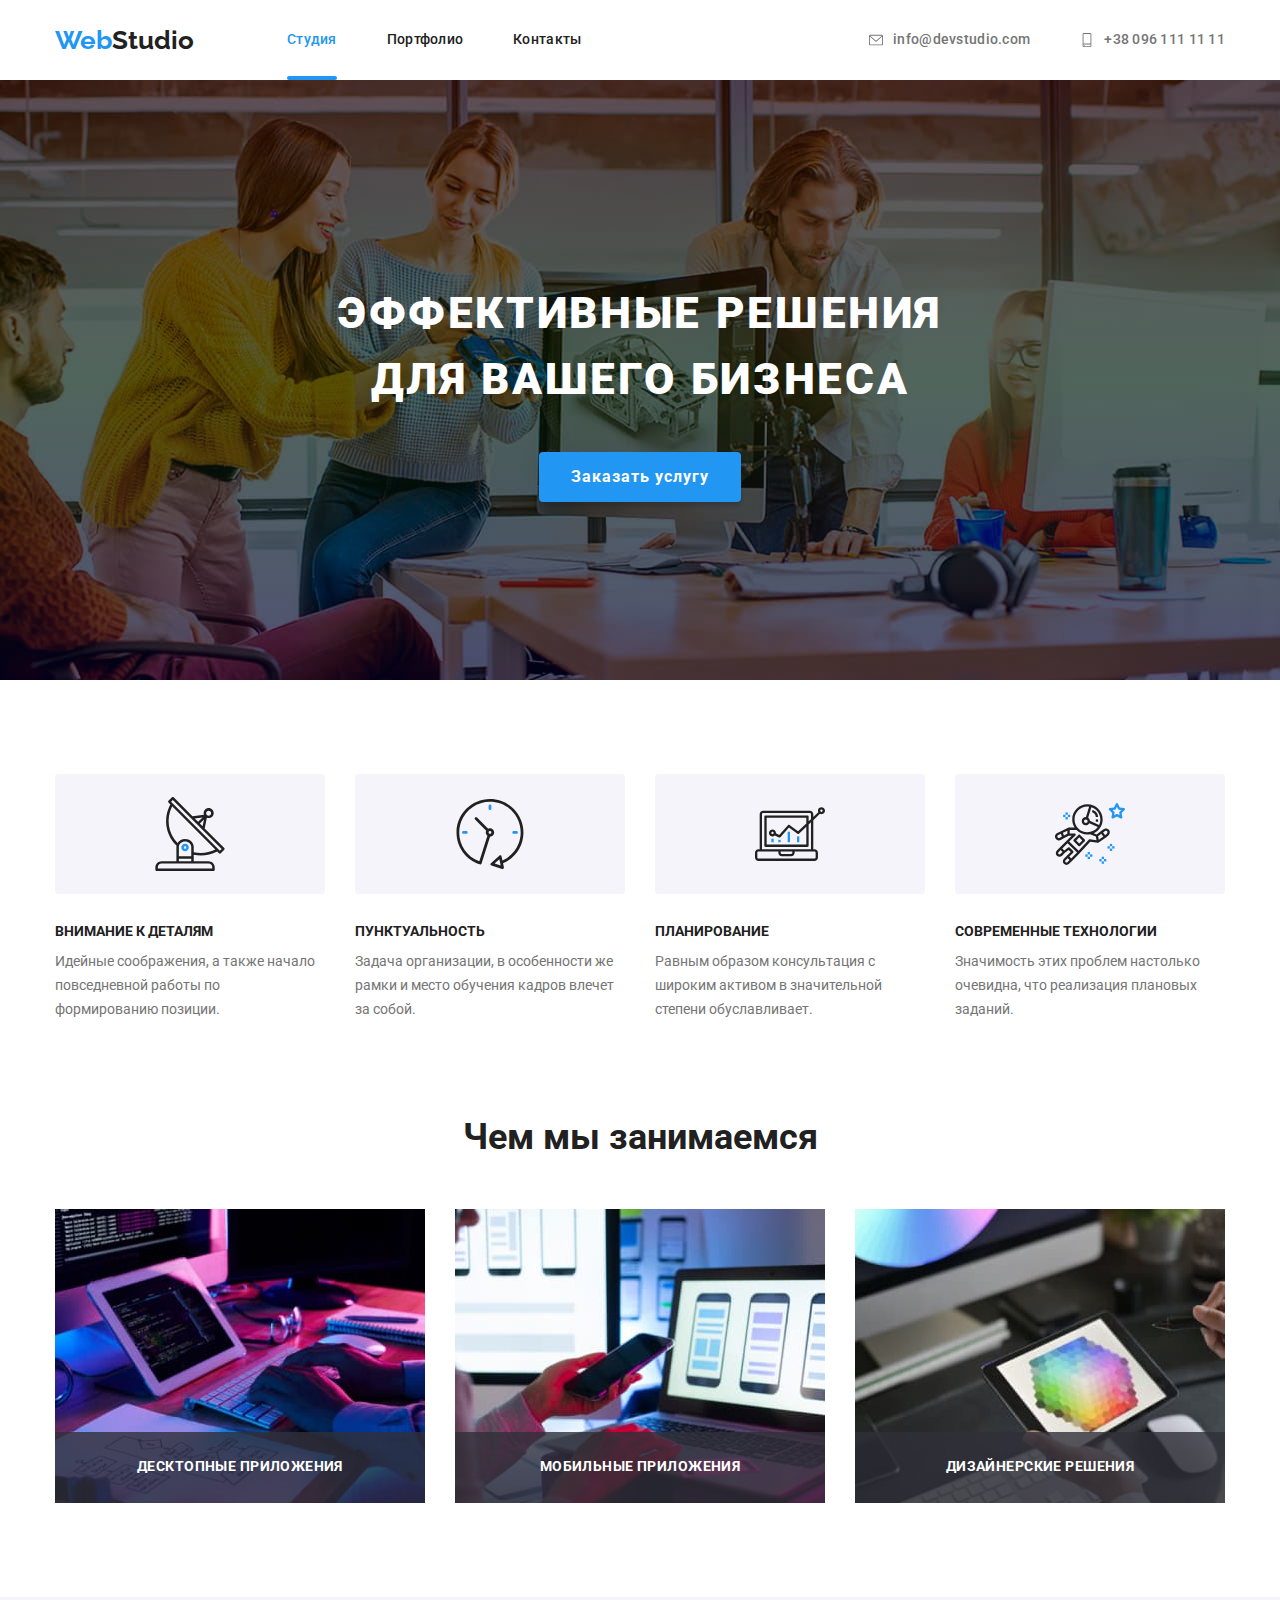
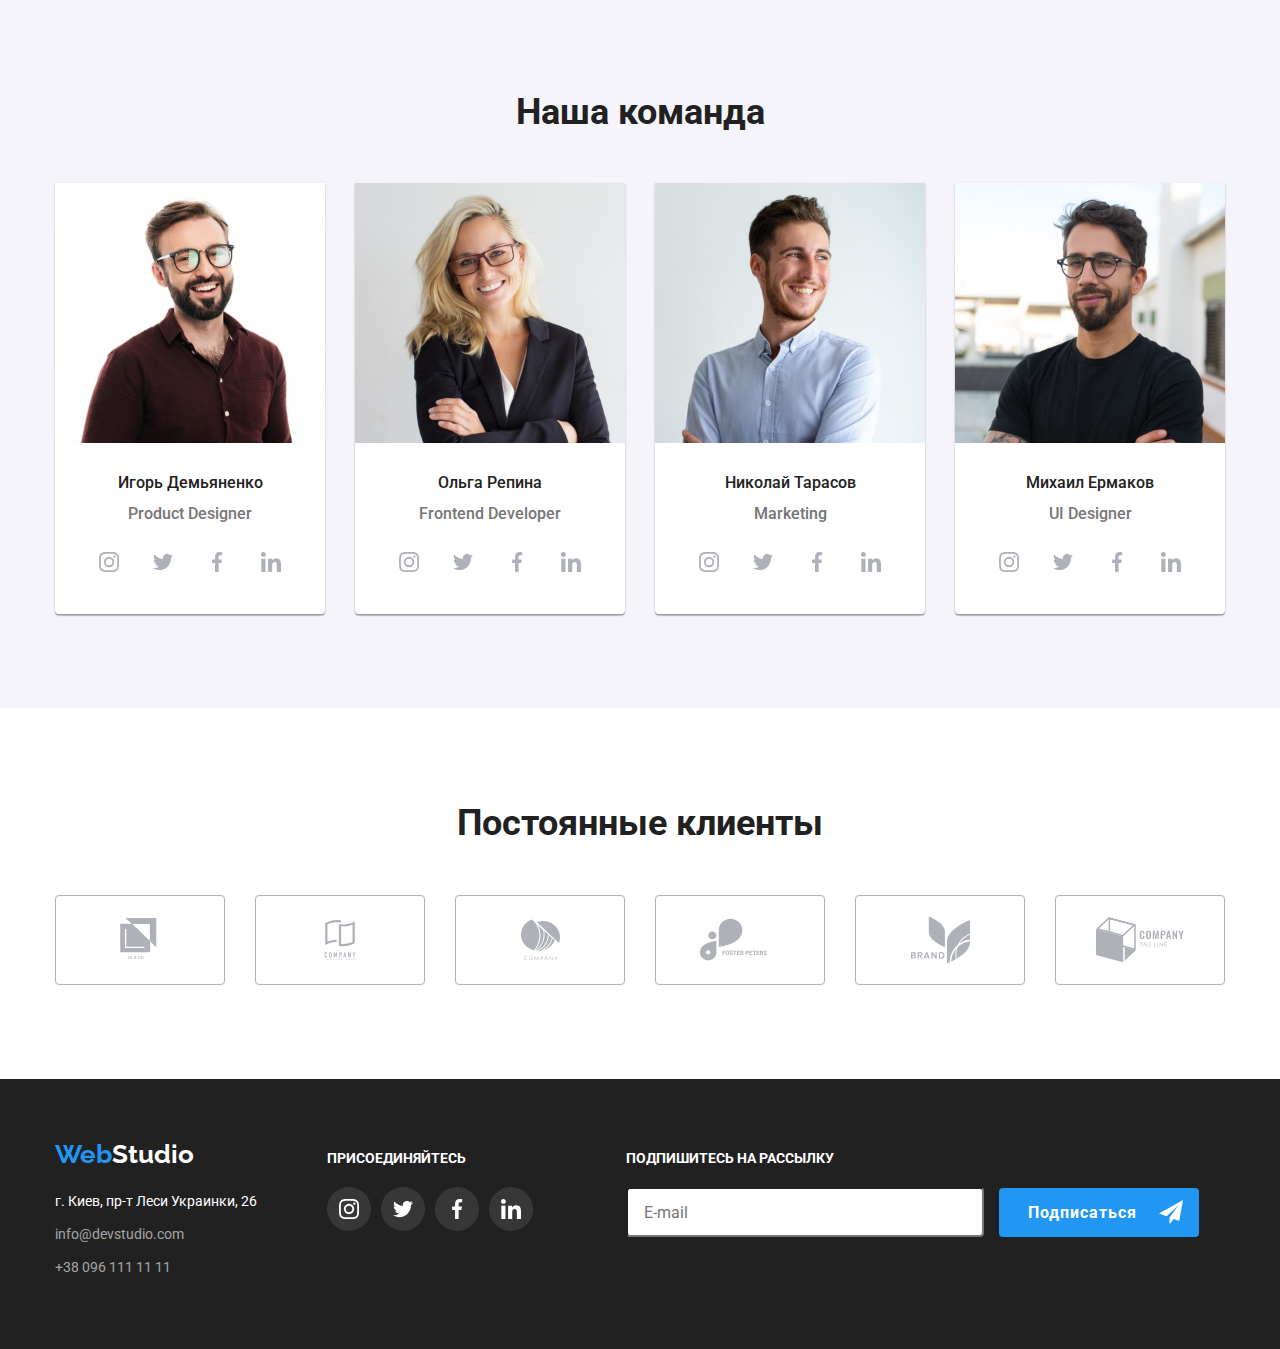
==== commit 384c01c2: "+" ====
--- a/index.html
+++ b/index.html
@@ -273,8 +273,8 @@
                         <h3 class="title-h3 title-team">Михаил Ермаков</h3>
                         <p class="text team-text" lang="en">UI Designer</p>
                         <ul class="social-icons">
-                            <li class="icons-item"><a class="icons-link" href="" target="_blank"
-                                    rel="noopener noreferer">
+                            <li class="icons-item">
+                                <a class="icons-link" href="" target="_blank" rel="noopener noreferer">
                                     <svg class="social-icons-svg">
                                         <use href="./img/sprite.svg#icon-team-instagram"></use>
                                     </svg>
--- a/css/main.min.css
+++ b/css/main.min.css
@@ -1,2 +1,2 @@
-html{box-sizing:border-box}*,*::before,*::after{box-sizing:inherit}img{display:block;max-width:100%;height:auto}h1,h2,h3,p,a{margin:0;padding:0}ul{padding:0;margin:0;list-style-type:none}a{text-decoration:none}textarea{resize:none}.visually-hidden{position:absolute !important;clip:rect(1px 1px 1px 1px);clip:rect(1px, 1px, 1px, 1px);padding:0 !important;border:0 !important;height:1px !important;width:1px !important;overflow:hidden}.list{padding:0;margin:0}.nav{display:flex;align-items:center}.info-list,.btn-blok,.ul-features,.doing,.blok-team,.client,.ul-join,.client-icons,.social-icons,.filter-nav{display:flex;justify-content:center}.icon-smartphone,.icon-envelope,.connection-header,.title-doing,.icons-link,.icons-link-clients,.close-modal{display:flex;align-items:center;justify-content:center}.link-header:hover,.link-header:focus,.connection-header:hover,.connection-header:focus,.address:hover,.address:focus,.connection-footer:hover,.connection-footer:focus,.button-filter:hover,.button-filter:focus,.btn-text:hover,.btn-text:focus{color:#2196F3;transition:250ms}.icon-envelope:hover .envelope,.icon-smartphone:target .envelope,.icon-smartphone:hover .tel,.icon-smartphone:target .tel,.icons-link:hover,.icons-link:focus,.icons-link-clients:hover,.icons-link-clients:focus,.icons-link-clients:hover .client-icons-svg,.icons-link-clients:target .client-icons-svg,.buton-hero:hover,.btn-modal:hover,.btn-footer:hover,.btn-footer:hover ~ .footer-icon-svg,.btn-footer:focus,.btn-footer:focus ~ .footer-icon-svg,.close-modal:hover .modal-icons-close,.close-modal:focus .modal-icons-close,.form-input:focus ~ .modal-icon-svg{fill:#2196F3;transition:250ms}.container,.hero{margin-left:auto;margin-right:auto}html{box-sizing:border-box}*,*::before,*::after{box-sizing:inherit}* body{background-color:#fff;font-family:Roboto, sans-serif;font-weight:400px;font-size:14px;line-height:.03em}.title-h2,.title-h3{color:#212121;padding:0}.title-h3{font-weight:700px;font-size:14px;line-height:1.14em}.text{color:#757575;line-height:1.71}.container{width:1200px;padding-left:15px;padding-right:15px}.nav-list{display:inline-flex;padding-left:93px}.nav-list .link-header{display:block;padding-top:32px 0}.info-list{margin-left:auto}.icon-smartphone,.icon-envelope{fill:#757575}.envelope{width:24px;height:16px;padding-right:10px}.tel{width:25px;height:16px;padding-right:10px}.info-list .connection-header{display:flex;padding:32px 0}.nav-list .item+.item{margin-left:50px}.info-list .item+.item{margin-left:50px}.list{padding:0;margin:0}.logo{display:flex;padding-top:24px;padding-bottom:25px;font-family:Raleway;font-weight:700px;font-size:26px;line-height:1.19em}.logo-web{color:#2196F3}.logo-studio{color:#212121}.link-header{color:#212121;font-weight:500px;font-size:14px;line-height:1.14em;letter-spacing:0.02em;padding-top:32px}.link-header.current{color:#2196F3}.link-header:hover::after,.current::after{content:"";display:block;width:100%;height:4px;border-radius:4px;background-color:#2196F3;margin-top:28px;transition:250ms}.connection-header{color:#757575;font-weight:500px;font-size:14px;line-height:1.14em;letter-spacing:0.02em}.hero{max-width:1600px;height:600px;background-image:linear-gradient(rgba(47,0,0,0.4), rgba(0,48,0,0.4), rgba(0,0,58,0.4)),url("../img/hero.jpg");background-color:#212121;background-repeat:no-repeat;background-position:center;background-size:cover;text-align:center}.hero-text{display:inline-flex;align-content:center;padding-top:200px;width:696px;color:#fff;font-family:Roboto;font-weight:900px;font-size:44px;line-height:1.5em;text-align:center;letter-spacing:0.06em;text-transform:uppercase}.buton-hero{display:block;border:1px solid transparent;margin-top:40px;padding:10px 32px;min-width:200px;border:1px transparent;box-shadow:0px 4px 4px rgba(0,0,0,0.15);border-radius:4px;background-color:#2196F3;font-weight:700px;font-size:16px;line-height:1.87em;letter-spacing:0.06em;font-family:Roboto;color:#fff}.cont-features{margin-top:94px}.features{display:inline-block;width:270px}.features::before{display:block;content:"";height:120px;background-size:contain;background-repeat:no-repeat;background-position:center;background-color:#F5F4FA;border-radius:4px}.icon-group::before{background-size:70px;background-image:url(../img/icon/features/Group.svg)}.icon-clock::before{background-size:70px;background-image:url(../img/icon/features/clock.svg)}.icon-diagram::before{background-size:70px;background-image:url(../img/icon/features/diagram.svg)}.icon-asronaut::before{background-size:70px;background-image:url(../img/icon/features/astronaut.svg)}.ul-features .features:not(:last-child),.doing .doing-img:not(:last-child),.blok-team .card-team:not(:last-child),.client .card-client:not(:last-child){margin-right:30px}.title-features{padding-top:30px;text-transform:uppercase;padding-bottom:10px}.title-h2{margin-bottom:50px;text-align:center;font-weight:700px;font-size:36px;line-height:1.19em}.cont-client,.cont-doing,.title-client{padding:94px 0}.position-doing{position:relative}.title-doing{position:absolute;bottom:0;left:0;height:24%;width:100%;background-color:rgba(47,48,58,0.8);color:#fff;font-family:Roboto;font-weight:700px;font-size:14px;line-height:1.14em;letter-spacing:0.03em;text-transform:uppercase;opacity:0}.doing-img:hover .title-doing{opacity:1;transition:250ms}.card-team{text-align:center;background:#fff;box-shadow:0px 1px 3px rgba(0,0,0,0.12),0px 1px 1px rgba(0,0,0,0.14),0px 2px 1px rgba(0,0,0,0.2);border-radius:0px 0px 4px 4px}.team{padding:94px 0;background-color:#F5F4FA}.title-team{margin-top:30px;margin-bottom:10px;font-weight:500px;font-size:16px;line-height:1.19em}.team-text{font-weight:500px;font-size:16px;line-height:1.36em;padding-bottom:16px}.icons-item:not(:last-child){margin-right:10px;padding-bottom:30px}.icons-link{height:44px;width:44px;fill:#AFB1B8;border-radius:50%}.social-icons-svg{width:20px;height:20px}.icons-link:hover,.icons-link:focus{background-color:#2196F3}.icons-link:hover .social-icons-svg,.icons-link:focus .social-icons-svg{fill:#fff;transition:250ms}.icons-item-client:not(:last-child){margin-right:30px}.icons-link-clients{width:170px;height:90px;border:1px solid #AFB1B8;border-radius:4px;fill:#AFB1B8}.icons-link-clients:hover,.icons-link-clients:focus{border:1px solid #2196F3}.nav-footer{background-color:#212121}.flexbox{display:flex;justify-content:flex-start}.footer{padding-bottom:60px;padding-top:60px}.logo-footer{padding-bottom:20px;font-family:Raleway;font-weight:700px;font-size:26px;line-height:1.19em}.footer-studio{color:#fff}address ul{padding-top:20px}.address{font-style:normal;line-height:1.71;color:#fff}.link-address{padding-bottom:9px}.connection-footer{font-style:normal;line-height:1.71;color:rgba(255,255,255,0.6)}.join{padding-top:72px;padding-bottom:100px;margin-left:70px}.join-title{padding-bottom:20px;color:#fff;font-family:Roboto;font-weight:700px;font-size:14px;line-height:1.14em;text-transform:uppercase}.ul-join .join-link+.join-link{margin-left:10px}.join-link::before{display:inline-block;justify-content:space-between;content:"";height:44px;width:44px;background-size:contain;background-repeat:no-repeat;background-position:center;background-color:rgba(255,255,255,0.1);border-radius:50%}.icon-instagram::before{background-size:20px;background-image:url(../img/icon/footer/footer-instagram.svg)}.icon-twitter::before{background-size:20px;background-image:url(../img/icon/footer/footer-twitter.svg)}.icon-facebook::before{background-size:20px;background-image:url(../img/icon/footer/footer-facebook.svg)}.icon-linkedin::before{background-size:20px;background-image:url(../img/icon/footer/footer-linkedin.svg)}.join-link:hover,.join-link:focus{height:44px;width:44px;background-color:#2196F3;border-radius:50%;transition:250ms}.form-footer{padding-top:72px;margin-left:93px}.btn-footer{position:relative;margin-left:12px;padding-top:10px;padding-right:62px;padding-left:29px;padding-bottom:10px;min-width:200px;border:1px transparent;border-radius:4px;background-color:#2196F3;font-family:Roboto;font-weight:700px;font-size:16px;line-height:1.87em;letter-spacing:0.06em;color:#fff}.modal-form-footer{width:358px;height:50px;padding:16px;font-weight:400px;font-size:16px;line-height:1.25em;border-radius:4px}.form-fild-footer{display:flex;position:relative}.footer-modal-icon{position:absolute;top:25%;right:16px;display:inline-block}.footer-icon-svg{width:24px;height:24px;fill:#fff}.buton-hero:hover,.btn-modal:hover,.btn-footer:hover,.btn-footer:hover ~ .footer-icon-svg{background-color:#fff;color:#2196F3}.btn-footer:focus{color:#2196F3;background-color:#fff}.btn-footer:focus ~ .footer-icon-svg{background-color:#fff}.filter-nav{padding-bottom:50px;padding-top:94px}.button-filter{border-radius:4px;border:1px transparent;background-color:#F5F4FA}.btn-text{padding:6px 22px;border-radius:4px;border:1px solid transparent;text-align:center;font-family:Roboto;font-weight:500px;font-size:16px;line-height:1.61em}.filter-nav .button-filter+.button-filter{margin-left:8px}.button-filter:hover,.button-filter:focus,.btn-text:hover,.btn-text:focus{background-color:#2196F3}.blok-work{display:flex;flex-wrap:wrap;padding-bottom:94px}.work-kard{width:370px;margin-right:28px;margin-bottom:28px;border:1px solid #eee;background:#fff}.work-kard:hover{box-shadow:0px 1px 1px rgba(0,0,0,0.12),0px 4px 4px rgba(0,0,0,0.06),1px 4px 6px rgba(0,0,0,0.16);transition:250ms}.work-kard:nth-child(3n){margin-right:0}.work-kard:nth-last-child(-n+3){margin-bottom:0}.title-work{padding-top:20px;padding-bottom:4px;padding-left:24px;font-weight:700px;font-size:18px;line-height:2em;letter-spacing:0.06em;color:#212121}.text-work{padding-bottom:20px;padding-left:24px;font-size:16px;line-height:1.87;color:#757575}.position-work-kard{position:relative}.title-work-kard{position:absolute;height:100%;width:100%;padding:63px 24px;top:0;left:0;font-family:Roboto;font-weight:400px;font-size:18px;line-height:1.56em;letter-spacing:0.03em;color:#fff;background-color:rgba(33,150,243,0.9);opacity:0}.position-work-kard:hover .title-work-kard{opacity:1;animation-name:pullUp;animation-duration:500ms;animation-timing-function:ease-out;transform-origin:0% 100%}@keyframes pullUp{0%{transform:scaleY(0.1)}100%{transform:scaleY(1)}}.backdrop{position:fixed;top:0;left:0;width:100%;height:100%;background-color:rgba(0,0,0,0.2);z-index:100}.backdrop.is-hidden{opacity:0;pointer-events:none}.modal{position:absolute;top:50%;left:50%;transform:translate(-50%, -50%);width:528px;height:581px;background-color:#fff}.close-modal{margin-top:8px;margin-left:auto;margin-right:8px;width:30px;height:30px;border:1px solid rgba(0,0,0,0.1);border-radius:50%;background-color:#fff}.modal-icons-close{width:11px;height:11px}.form-fild{display:flex;flex-direction:column;margin:0 40px 10px 40px;position:relative}.title-fild{padding-top:10px;padding-bottom:4px;font-size:12px;color:#757575}.form-fild-textarea{display:flex;flex-direction:column;margin:0 40px 0 40px;position:relative}.title-textarea{padding-top:10px;padding-bottom:10px;font-size:12px;color:#757575}.title-modal{padding-bottom:12px;text-align:center;font-weight:bold;font-size:20px;line-height:1.15}.form-fild input{border-radius:4px;padding-left:42px;border:1px solid rgba(33,33,33,0.2)}.form-fild label{margin-bottom:6px;font-size:12px;color:#757575}.form-fild-textarea textarea{color:#757575;font-size:12px;margin:0;padding:12px 16px;border-radius:4px;border:1px solid rgba(33,33,33,0.2)}.size-modal{height:40px}.form-input:focus{outline:none;border-color:#2196F3;transition:250ms}.contract{padding-left:77px;padding-top:20px;font-weight:400px;font-size:14px;line-height:1.7em;color:#757575}.checkbox{position:absolute;width:1px;height:1px;margin:-1px;padding:0;overflow:hidden;border:0;clip:rect(0 0 0 0)}.modal-icon-checbox{position:absolute;display:inline-block;width:16px;height:16px;margin-left:-25px;border:2px solid #212121;border-radius:2px}.checkbox:checked+.modal-icon-checbox{background-color:#2196F3;border:1px solid #2196F3;transition:250ms}.title-contract{text-decoration:underline;color:#2196F3}.btn-modal{display:flex;padding:10px 55px;margin-top:30px;margin-left:auto;margin-right:auto;min-width:200px;border:1px transparent;border-radius:4px;background-color:#2196F3;color:#fff;font-weight:700px;font-size:16px;line-height:1.87em;letter-spacing:0.06em;font-family:Roboto}.btn-modal:hover,.btn-modal:focus{border:1px solid #2196F3;background-color:#fff;color:#2196F3;transition:250ms}.modal-icon{position:absolute;top:50%;left:16px;display:inline-block}.modal-icon-svg{width:18px;height:18px}
+html{box-sizing:border-box}*,*::before,*::after{box-sizing:inherit}img{display:block;max-width:100%;height:auto}h1,h2,h3,p,a{margin:0;padding:0}ul{padding:0;margin:0;list-style-type:none}a{text-decoration:none}textarea{resize:none}.visually-hidden{position:absolute !important;clip:rect(1px 1px 1px 1px);clip:rect(1px, 1px, 1px, 1px);padding:0 !important;border:0 !important;height:1px !important;width:1px !important;overflow:hidden}.list{padding:0;margin:0}.nav{display:flex;align-items:center}.info-list,.btn-blok,.ul-features,.doing,.blok-team,.client,.ul-join,.client-icons,.social-icons,.filter-nav{display:flex;justify-content:center}.icon-smartphone,.icon-envelope,.connection-header,.title-doing,.icons-link,.icons-link-clients,.close-modal{display:flex;align-items:center;justify-content:center}.link-header:hover,.link-header:focus,.connection-header:hover,.connection-header:focus,.address:hover,.address:focus,.connection-footer:hover,.connection-footer:focus,.button-filter:hover,.button-filter:focus,.btn-text:hover,.btn-text:focus{color:#2196F3;transition:250ms}.icon-envelope:hover .envelope,.icon-smartphone:target .envelope,.icon-smartphone:hover .tel,.icon-smartphone:target .tel,.icons-link:hover,.icons-link:focus,.icons-link-clients:hover,.icons-link-clients:focus,.icons-link-clients:hover .client-icons-svg,.icons-link-clients:target .client-icons-svg,.buton-hero:hover,.btn-modal:hover,.btn-footer:hover,.btn-footer:hover ~ .footer-icon-svg,.buton-hero:focus,.btn-footer:focus,.btn-footer:focus ~ .footer-icon-svg,.close-modal:hover .modal-icons-close,.close-modal:focus .modal-icons-close,.form-input:focus ~ .modal-icon-svg{fill:#2196F3;transition:250ms}.container,.hero{margin-left:auto;margin-right:auto}.link-header:hover::after,.current::after,.icons-link,.join-link:hover,.join-link:focus,.form-input:focus,.checkbox:checked+.modal-icon-checbox,.btn-modal{transition-property:all;transition-duration:250ms;transition-timing-function:cubic-bezier(0.4, 0, 0.2, 1)}html{box-sizing:border-box}*,*::before,*::after{box-sizing:inherit}* body{background-color:#fff;font-family:Roboto, sans-serif;font-weight:400;font-size:14px;line-height:.03em}.title-h2,.title-h3{color:#212121;padding-top:0px;padding-right:0px;padding-bottom:0px;padding-left:0px}.title-h3{font-weight:700;font-size:14px;line-height:1.14em}.text{color:#757575;line-height:1.71}.container{width:1200px;height:auto;padding-top:0px;padding-right:15px;padding-bottom:0px;padding-left:15px}.nav-list{display:inline-flex;padding-top:0px;padding-right:0px;padding-bottom:0px;padding-left:93px}.nav-list .link-header{display:block;padding-top:32px;padding-right:0px;padding-bottom:0px;padding-left:0px}.info-list{margin-left:auto}.icon-smartphone,.icon-envelope{fill:#757575}.envelope{width:24px;height:16px;padding-top:0px;padding-right:10px;padding-bottom:0px;padding-left:0px}.tel{width:24px;height:16px;padding-top:0px;padding-right:10px;padding-bottom:0px;padding-left:0px}.info-list .connection-header{display:flex;padding-top:32px;padding-right:0px;padding-bottom:32px;padding-left:0px}.nav-list .item+.item{margin-left:50px}.info-list .item+.item{margin-left:50px}.list{padding-top:0px;padding-right:0px;padding-bottom:0px;padding-left:0px;margin:0}.logo{display:flex;padding-top:25px;padding-right:0px;padding-bottom:24px;padding-left:0px;font-family:Raleway;font-weight:700;font-size:26px;line-height:1.19em}.logo-web{color:#2196F3}.logo-studio{color:#212121}.link-header{color:#212121;font-weight:500;font-size:14px;line-height:1.14em;padding-top:32px;padding-right:0px;padding-bottom:0px;padding-left:0px;letter-spacing:0.02em}.link-header.current{color:#2196F3}.link-header:hover::after,.current::after{content:"";display:block;width:100%;height:4px;border-radius:4px;background-color:#2196F3;margin-top:28px}.connection-header{color:#757575;font-weight:500;font-size:14px;line-height:1.14em;letter-spacing:0.02em}.hero{max-width:1600px;height:600px;background-image:linear-gradient(rgba(47,0,0,0.4), rgba(0,48,0,0.4), rgba(0,0,58,0.4)),url("../img/hero.jpg");background-color:#212121;background-repeat:no-repeat;background-position:center;background-size:cover;text-align:center}.hero-text{display:inline-flex;align-content:center;padding-top:200px;padding-right:0px;padding-bottom:0px;padding-left:0px;width:696px;height:auto;color:#fff;font-family:Roboto;font-weight:900;font-size:44px;line-height:1.5em;text-align:center;letter-spacing:0.06em;text-transform:uppercase}.buton-hero{display:block;border:1px solid transparent;margin-top:40px;padding-top:10px;padding-right:32px;padding-bottom:10px;padding-left:32px;min-width:200px;border:1px transparent;box-shadow:0px 4px 4px rgba(0,0,0,0.15);border-radius:4px;background-color:#2196F3;font-weight:700;font-size:16px;line-height:1.87em;letter-spacing:0.06em;font-family:Roboto;color:#fff}.cont-features{margin-top:94px}.features{display:inline-block;width:270px;height:auto}.features::before{display:block;content:"";height:120px;background-size:contain;background-repeat:no-repeat;background-position:center;background-color:#F5F4FA;border-radius:4px}.icon-group::before{background-size:70px;background-image:url(../img/icon/features/Group.svg)}.icon-clock::before{background-size:70px;background-image:url(../img/icon/features/clock.svg)}.icon-diagram::before{background-size:70px;background-image:url(../img/icon/features/diagram.svg)}.icon-asronaut::before{background-size:70px;background-image:url(../img/icon/features/astronaut.svg)}.ul-features .features:not(:last-child),.doing .doing-img:not(:last-child),.blok-team .card-team:not(:last-child),.client .card-client:not(:last-child){margin-right:30px}.title-features{padding-top:30px;padding-right:0px;padding-bottom:10px;padding-left:0px;text-transform:uppercase}.title-h2{margin-bottom:50px;text-align:center;font-weight:700;font-size:36px;line-height:1.19em}.cont-client,.cont-doing,.title-client{padding-top:94px;padding-right:0px;padding-bottom:94px;padding-left:0px}.position-doing{position:relative}.title-doing{position:absolute;bottom:0;left:0;width:100%;height:24%;background-color:rgba(47,48,58,0.8);color:#fff;font-family:Roboto;font-weight:700;font-size:14px;line-height:1.14em;letter-spacing:0.03em;text-transform:uppercase;opacity:1}.card-team{text-align:center;background:#fff;box-shadow:0px 1px 3px rgba(0,0,0,0.12),0px 1px 1px rgba(0,0,0,0.14),0px 2px 1px rgba(0,0,0,0.2);border-radius:0px 0px 4px 4px}.team{padding-top:94px;padding-right:0px;padding-bottom:94px;padding-left:0px;background-color:#F5F4FA}.title-team{margin-top:30px;margin-bottom:10px;font-weight:500;font-size:16px;line-height:1.19em}.team-text{font-weight:500;font-size:16px;line-height:1.36em;padding-top:0px;padding-right:0px;padding-bottom:16px;padding-left:0px}.icons-item:not(:last-child){margin-right:10px;padding-top:0px;padding-right:0px;padding-bottom:30px;padding-left:0px}.icons-link{width:44px;height:44px;fill:#AFB1B8;border-radius:50%}.icons-link:hover .social-icons-svg,.icons-link:focus .social-icons-svg{fill:#fff}.social-icons-svg{width:20px;height:20px}.icons-link:hover,.icons-link:focus{background-color:#2196F3}.icons-item-client:not(:last-child){margin-right:30px}.icons-link-clients{width:170px;height:90px;border:1px solid #AFB1B8;border-radius:4px;fill:#AFB1B8}.icons-link-clients:hover,.icons-link-clients:focus{border:1px solid #2196F3}.nav-footer{background-color:#212121}.flexbox{display:flex;justify-content:flex-start}.footer{padding-top:60px;padding-right:0px;padding-bottom:60px;padding-left:0px}.logo-footer{padding-top:0px;padding-right:0px;padding-bottom:20px;padding-left:0px;font-family:Raleway;font-weight:700;font-size:26px;line-height:1.19em}.footer-studio{color:#fff}address ul{padding-top:20px;padding-right:0px;padding-bottom:0px;padding-left:0px}.address{font-style:normal;line-height:1.71;color:#fff}.link-address{padding-top:0px;padding-right:0px;padding-bottom:9px;padding-left:0px}.connection-footer{font-style:normal;line-height:1.71;color:rgba(255,255,255,0.6)}.join{padding-top:72px;padding-right:0px;padding-bottom:100px;padding-left:70px}.join-title{padding-top:0px;padding-right:0px;padding-bottom:20px;padding-left:0px;color:#fff;font-family:Roboto;font-weight:700;font-size:14px;line-height:1.14em;text-transform:uppercase}.ul-join .join-link+.join-link{margin-left:10px}.join-link::before{display:inline-block;justify-content:space-between;content:"";width:44px;height:44px;background-size:contain;background-repeat:no-repeat;background-position:center;background-color:rgba(255,255,255,0.1);border-radius:50%}.icon-instagram::before{background-size:20px;background-image:url(../img/icon/footer/footer-instagram.svg)}.icon-twitter::before{background-size:20px;background-image:url(../img/icon/footer/footer-twitter.svg)}.icon-facebook::before{background-size:20px;background-image:url(../img/icon/footer/footer-facebook.svg)}.icon-linkedin::before{background-size:20px;background-image:url(../img/icon/footer/footer-linkedin.svg)}.join-link:hover,.join-link:focus{width:44px;height:44px;background-color:#2196F3;border-radius:50%}.form-footer{padding-top:72px;padding-right:0px;padding-bottom:0px;padding-left:0px;margin-left:93px}.btn-footer{position:relative;margin-left:12px;padding-top:10px;padding-right:62px;padding-bottom:10px;padding-left:29px;min-width:200px;border:1px transparent;border-radius:4px;background-color:#2196F3;font-family:Roboto;font-weight:700;font-size:16px;line-height:1.87em;letter-spacing:0.06em;color:#fff}.modal-form-footer{width:358px;height:50px;padding-top:16px;padding-right:16px;padding-bottom:16px;padding-left:16px;font-weight:400;font-size:16px;line-height:1.25em;border-radius:4px}.form-fild-footer{display:flex;position:relative}.footer-modal-icon{position:absolute;top:25%;right:16px;display:inline-block}.footer-icon-svg{width:24px;height:24px;fill:#fff}.buton-hero:hover,.btn-modal:hover,.btn-footer:hover,.btn-footer:hover ~ .footer-icon-svg{background-color:#fff;color:#2196F3}.buton-hero:focus,.btn-footer:focus{color:#2196F3;background-color:#fff}.btn-footer:focus ~ .footer-icon-svg{background-color:#fff}.filter-nav{padding-top:94px;padding-right:0px;padding-bottom:50px;padding-left:0px}.button-filter{border-radius:4px;border:1px transparent;background-color:#F5F4FA}.btn-text{padding-top:6px;padding-right:22px;padding-bottom:6px;padding-left:22px;border-radius:4px;border:1px solid transparent;text-align:center;font-family:Roboto;font-weight:500;font-size:16px;line-height:1.61em}.filter-nav .button-filter+.button-filter{margin-left:8px}.button-filter:hover,.button-filter:focus,.btn-text:hover,.btn-text:focus{background-color:#2196F3;color:#fff}.blok-work{display:flex;flex-wrap:wrap;padding-top:0px;padding-right:0px;padding-bottom:94px;padding-left:0px}.work-kard{width:370px;height:auto;margin-right:28px;margin-bottom:28px;border:1px solid #eee;background:#fff}.work-kard:hover{box-shadow:0px 1px 1px rgba(0,0,0,0.12),0px 4px 4px rgba(0,0,0,0.06),1px 4px 6px rgba(0,0,0,0.16);transition:250ms}.work-kard:nth-child(3n){margin-right:0}.work-kard:nth-last-child(-n+3){margin-bottom:0}.title-work{padding-top:20px;padding-right:0px;padding-bottom:4px;padding-left:24px;font-weight:700;font-size:18px;line-height:2em;letter-spacing:0.06em;color:#212121}.text-work{padding-top:0px;padding-right:0px;padding-bottom:20px;padding-left:24px;font-size:16px;line-height:1.87;color:#757575}.position-work-kard{position:relative}.position-work-kard:hover .title-work-kard{opacity:1;animation-name:pullUp;animation-duration:500ms;animation-timing-function:ease-out;transform-origin:0% 100%}.title-work-kard{position:absolute;width:100%;height:100%;padding-top:64px;padding-right:24px;padding-bottom:64px;padding-left:24px;top:0;left:0;font-family:Roboto;font-weight:400;font-size:18px;line-height:1.56em;letter-spacing:0.03em;color:#fff;background-color:rgba(33,150,243,0.9);opacity:0}@keyframes pullUp{0%{transform:scaleY(0.1)}100%{transform:scaleY(1)}}.backdrop{position:fixed;top:0;left:0;width:100%;height:100%;background-color:rgba(0,0,0,0.2);z-index:100}.backdrop.is-hidden{opacity:0;pointer-events:none}.modal{position:absolute;top:50%;left:50%;transform:translate(-50%, -50%);width:528px;height:581px;background-color:#fff}.close-modal{margin-top:8px;margin-left:auto;margin-right:8px;width:30px;height:30px;border:1px solid rgba(0,0,0,0.1);border-radius:50%;background-color:#fff}.modal-icons-close{width:11px;height:11px}.form-fild{display:flex;flex-direction:column;margin:0 40px 10px 40px;position:relative}.title-fild{padding-top:10px;padding-right:0px;padding-bottom:4px;padding-left:0px;font-size:12px;color:#757575}.form-fild-textarea{display:flex;flex-direction:column;margin:0 40px 0 40px;position:relative}.title-textarea{padding-top:10px;padding-right:0px;padding-bottom:10px;padding-left:0px;font-size:12px;color:#757575}.title-modal{padding-top:0px;padding-right:0px;padding-bottom:12px;padding-left:0px;text-align:center;font-weight:bold;font-size:20px;line-height:1.15}.form-fild input{border-radius:4px;padding-top:0px;padding-right:0px;padding-bottom:0px;padding-left:42px;border:1px solid rgba(33,33,33,0.2)}.form-fild label{margin-bottom:6px;font-size:12px;color:#757575}.form-fild-textarea textarea{color:#757575;font-size:12px;margin:0;padding-top:12px;padding-right:16px;padding-bottom:12px;padding-left:16px;border-radius:4px;border:1px solid rgba(33,33,33,0.2)}.size-modal{height:40px}.form-input:focus{outline:none;border-color:#2196F3}.contract{padding-top:20px;padding-right:0px;padding-bottom:0px;padding-left:77px;font-weight:400;font-size:14px;line-height:1.7em;color:#757575}.checkbox{position:absolute;width:1px;height:1px;margin:-1px;padding-top:0px;padding-right:0px;padding-bottom:0px;padding-left:0px;overflow:hidden;border:0;clip:rect(0 0 0 0)}.modal-icon-checbox{position:absolute;display:inline-block;width:16px;height:16px;margin-left:-25px;border:2px solid #212121;border-radius:2px}.checkbox:checked+.modal-icon-checbox{background-color:#2196F3;border:1px solid #2196F3}.title-contract{text-decoration:underline;color:#2196F3}.btn-modal{display:flex;padding-top:10px;padding-right:55px;padding-bottom:10px;padding-left:55px;margin-top:30px;margin-left:auto;margin-right:auto;min-width:200px;border:1px transparent;border-radius:4px;background-color:#2196F3;color:#fff;font-weight:700;font-size:16px;line-height:1.87em;letter-spacing:0.06em;font-family:Roboto}.btn-modal:hover,.btn-modal:focus{border:1px solid #2196F3;background-color:#fff;color:#2196F3}.modal-icon{position:absolute;top:50%;left:16px;display:inline-block}.modal-icon-svg{width:18px;height:18px}
 /*# sourceMappingURL=main.min.css.map */